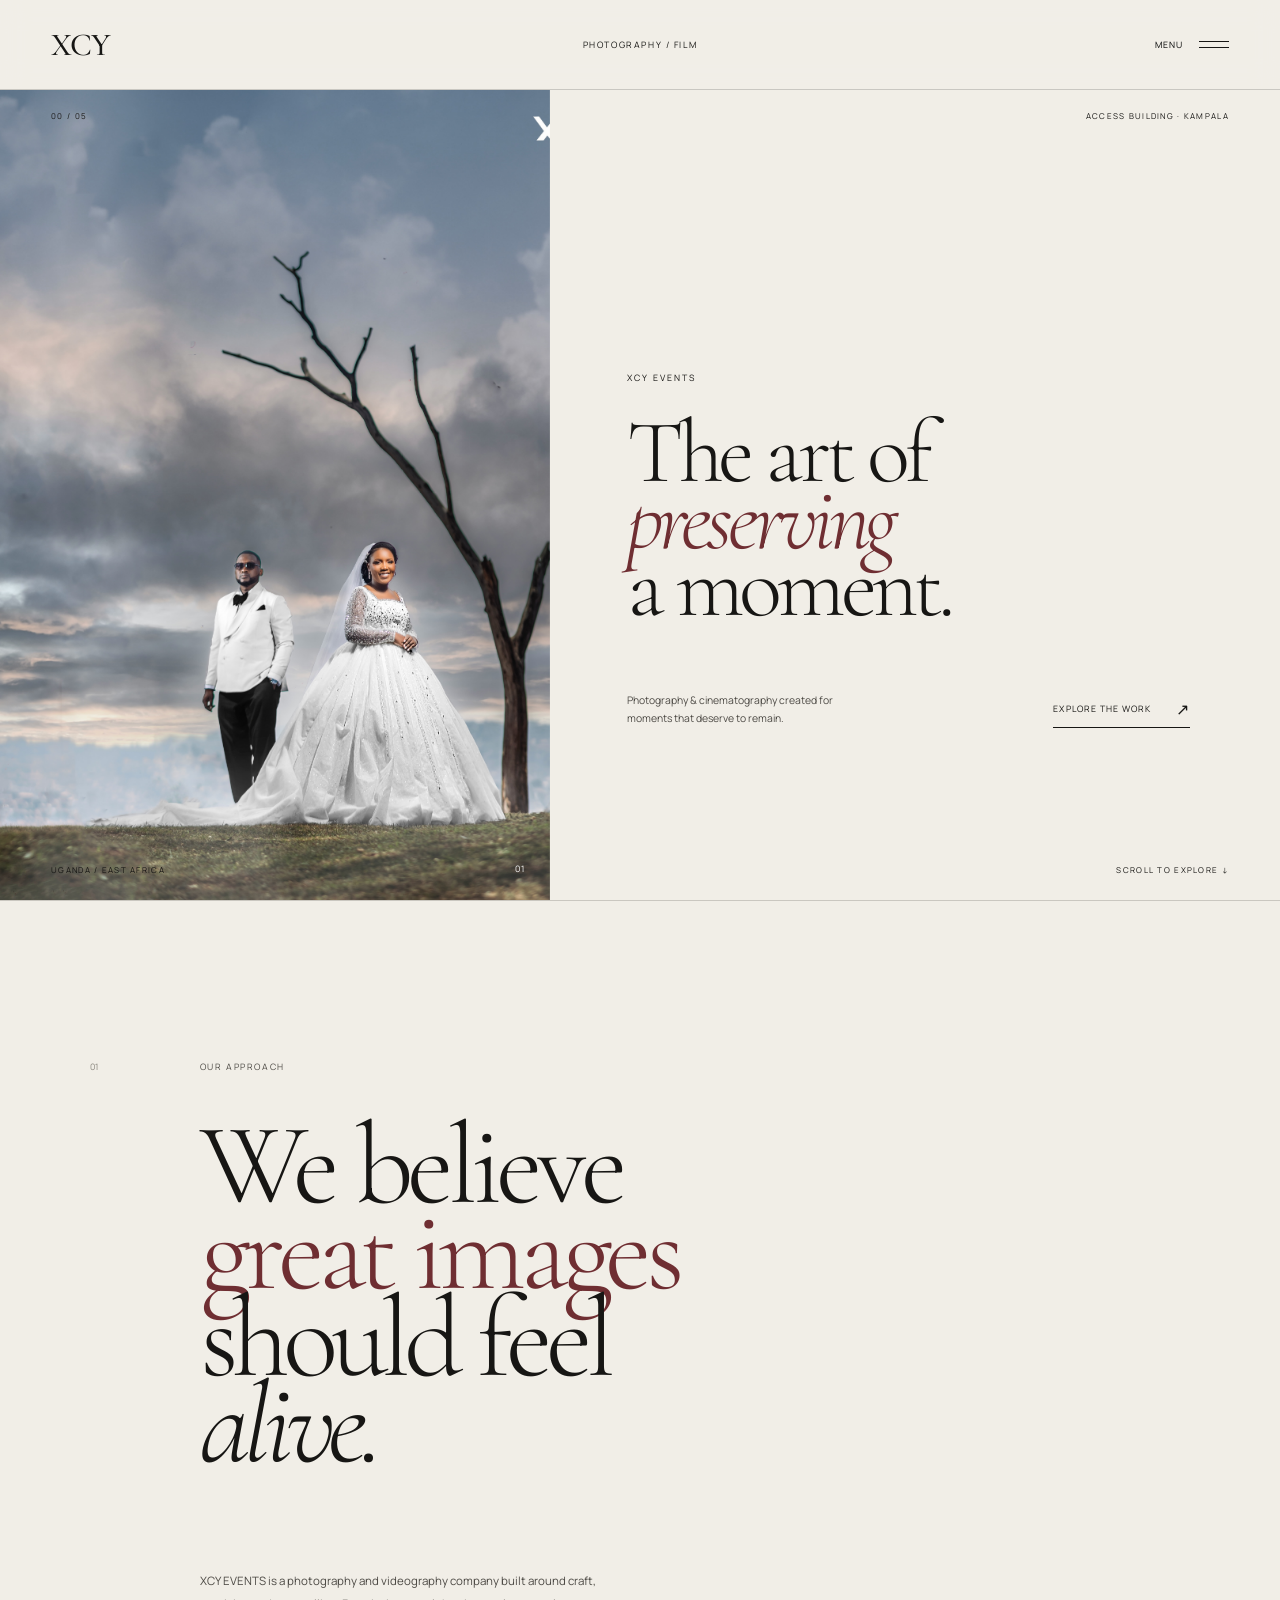
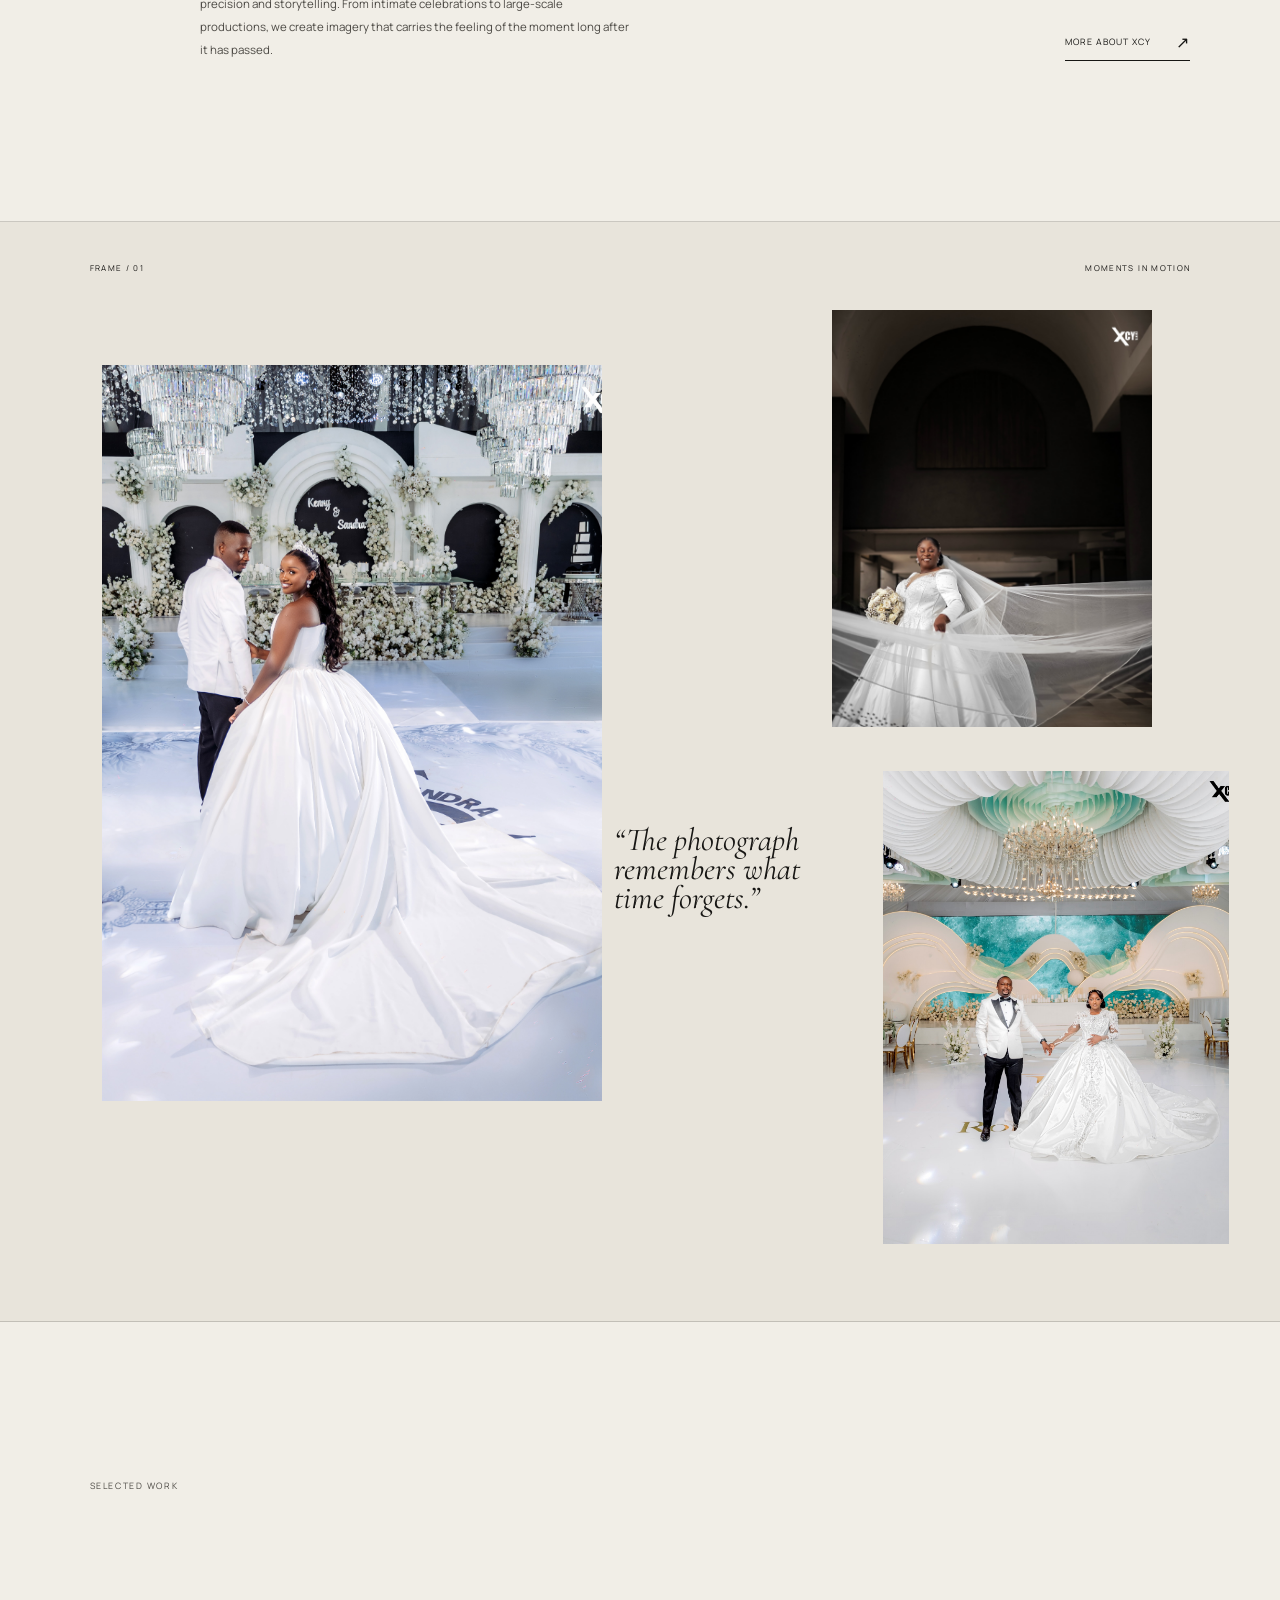
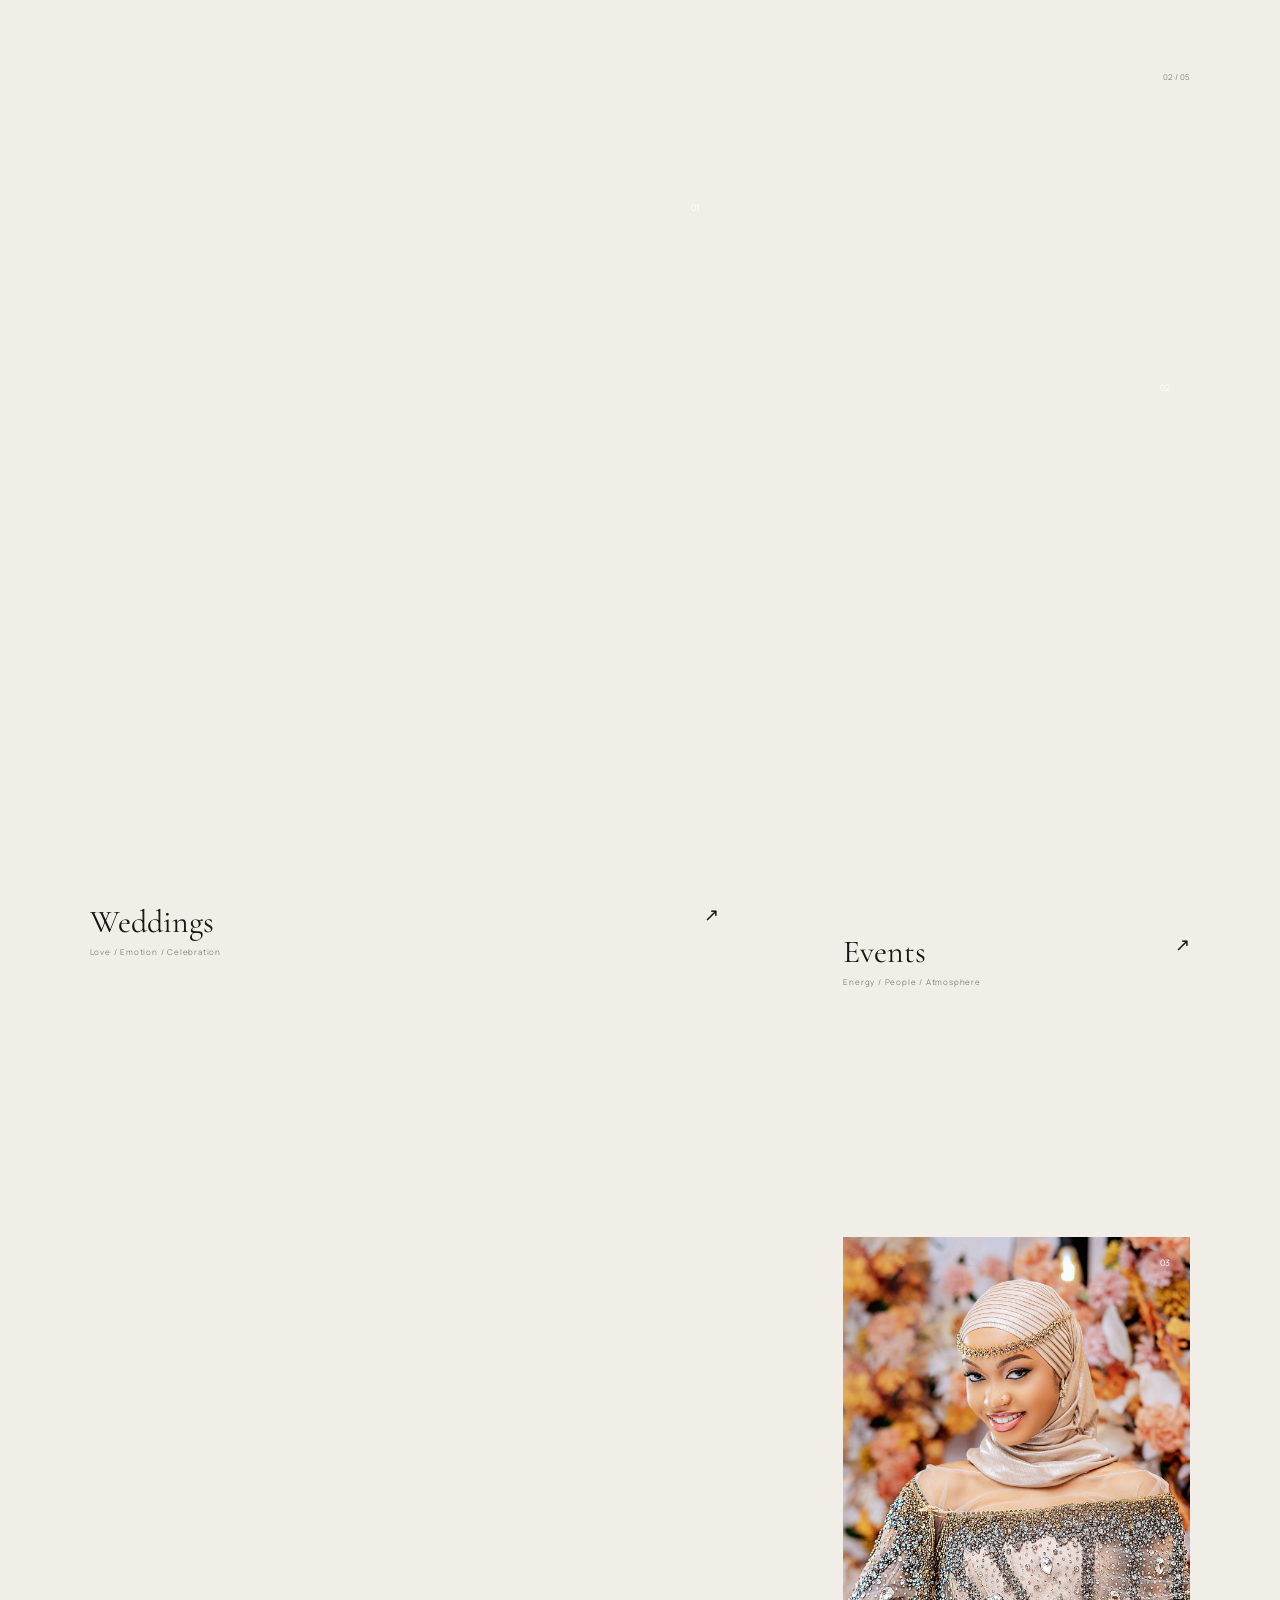
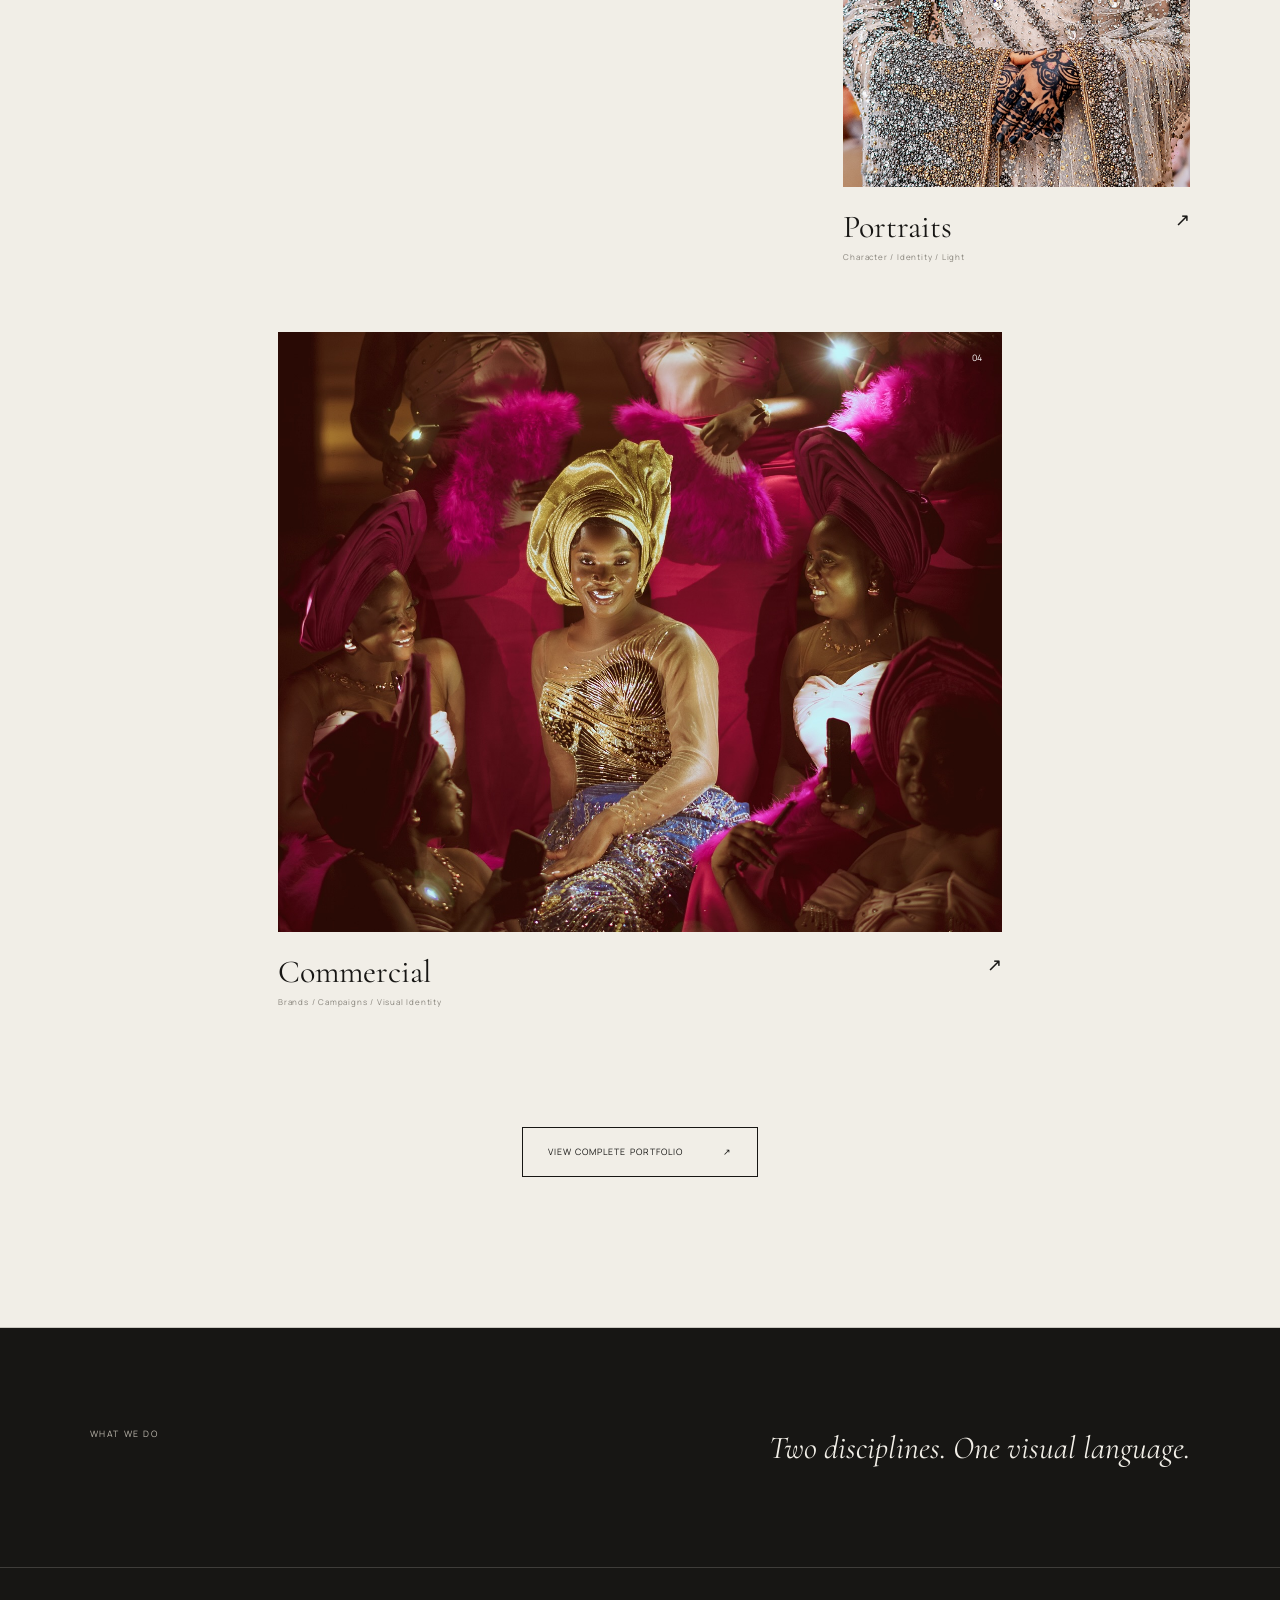
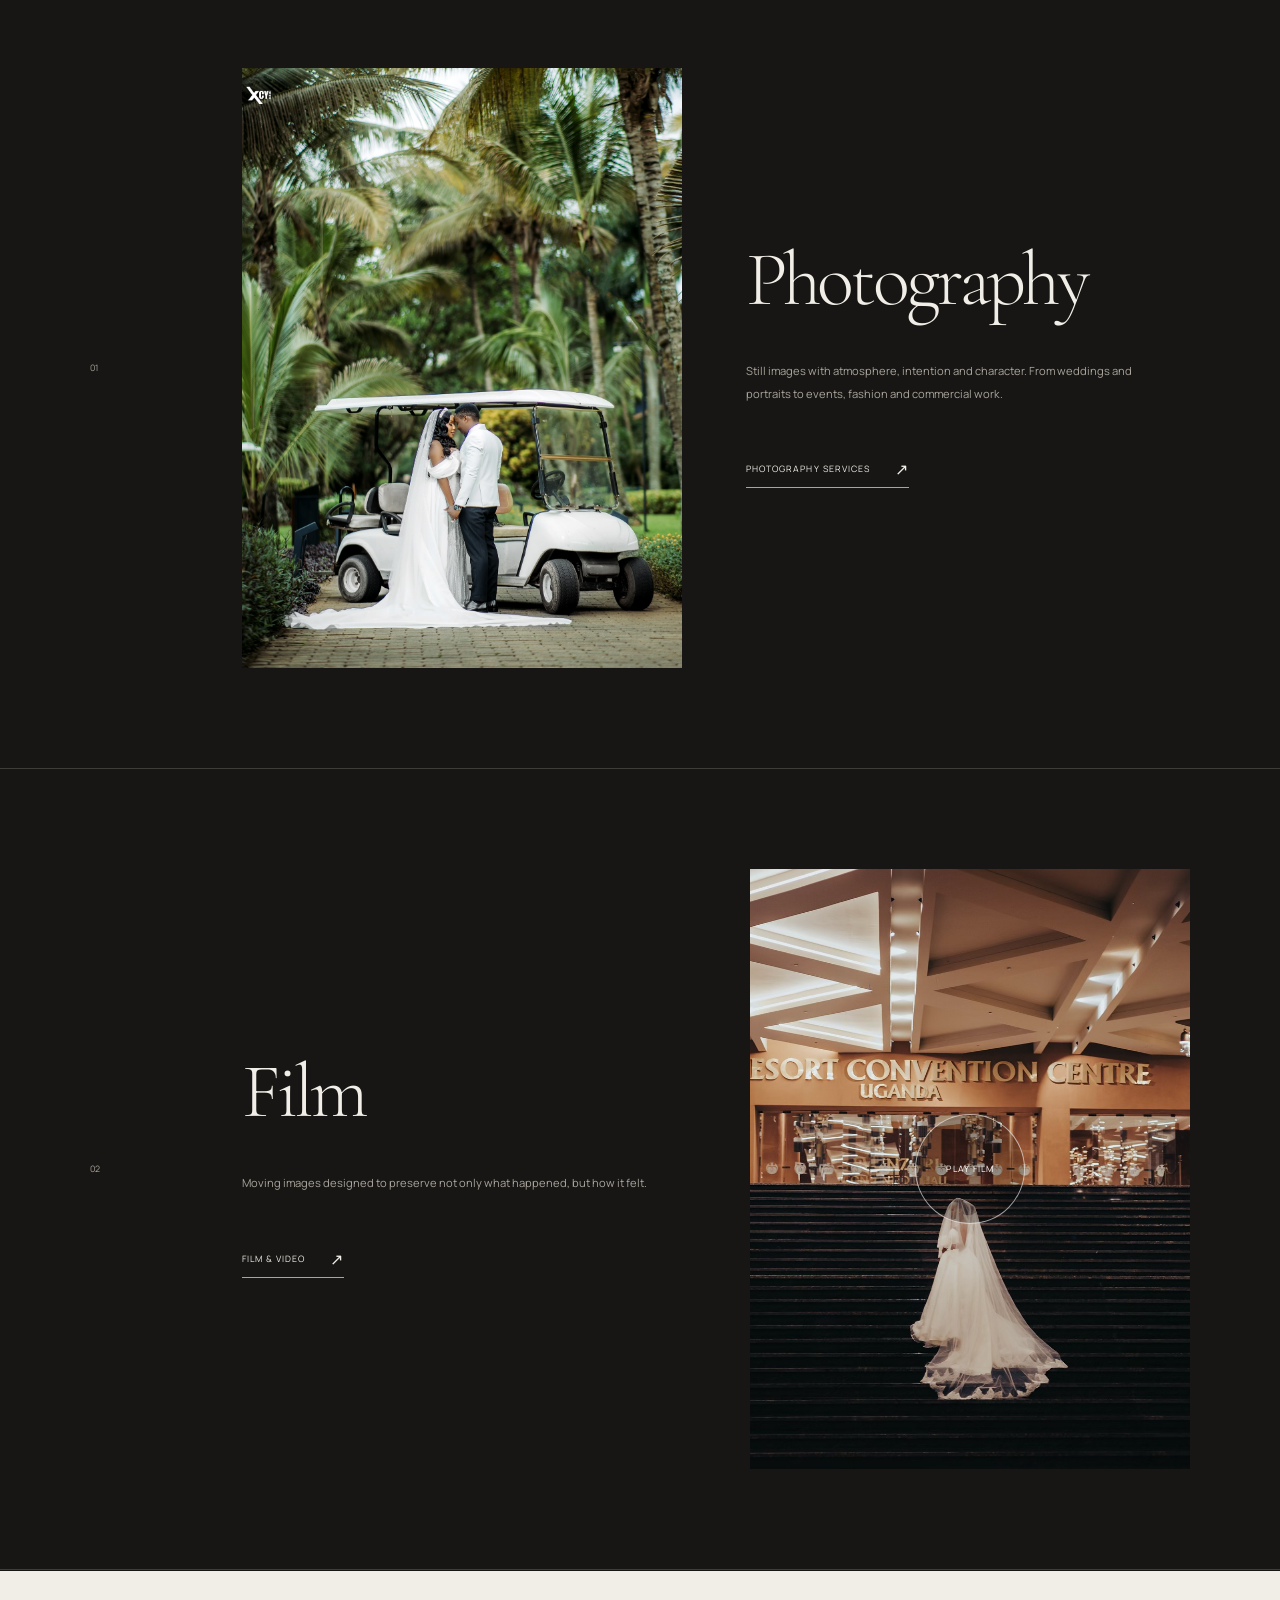
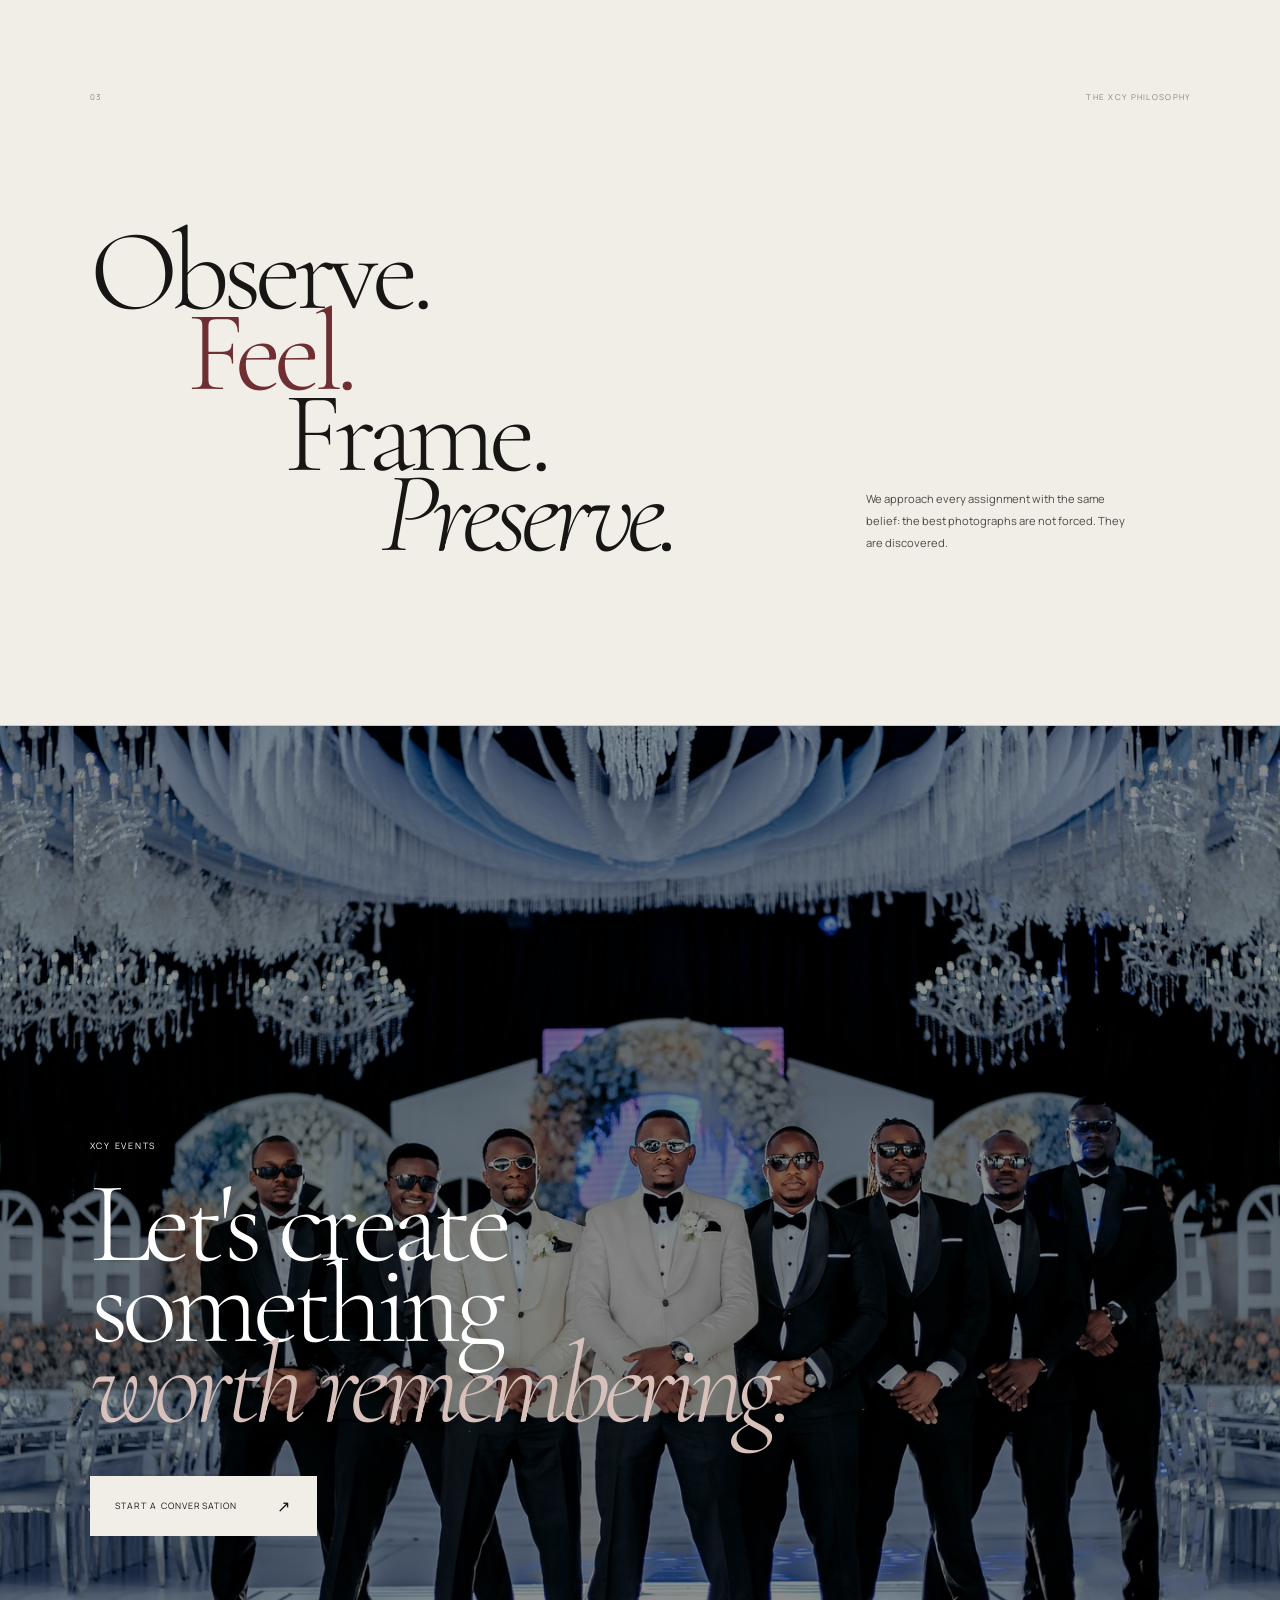
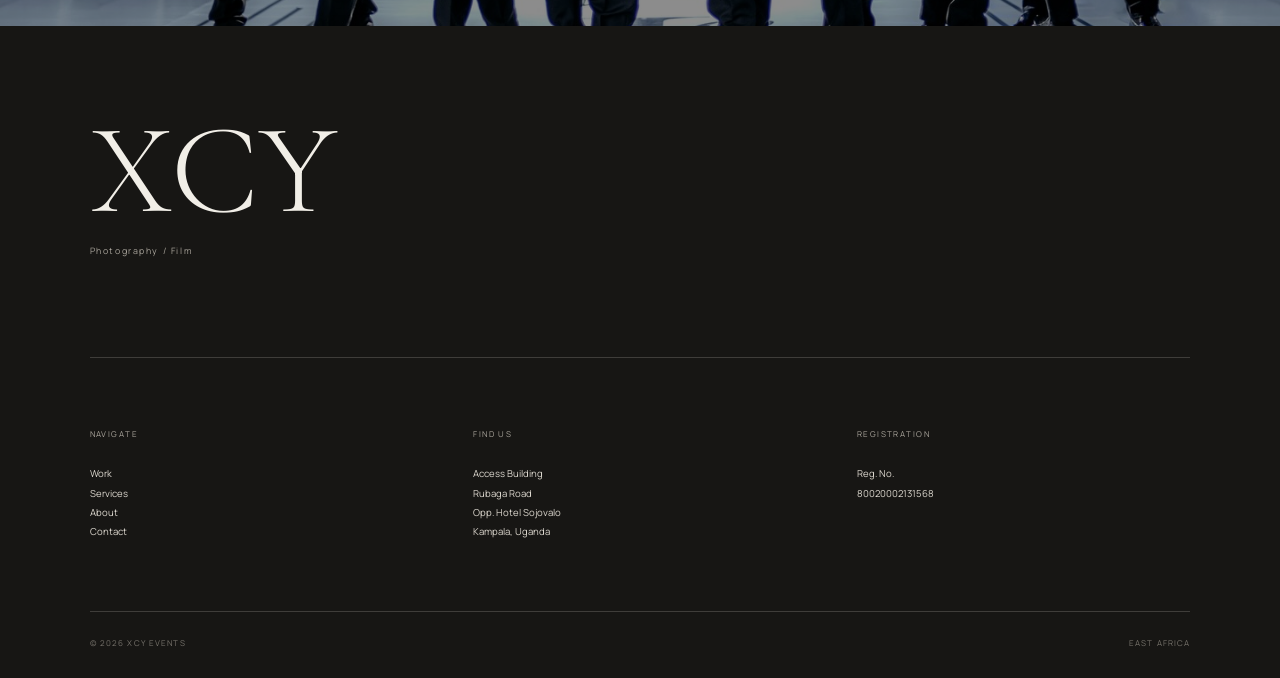
==== index.html @ 9da68d20 "Add files via upload" ====
<!DOCTYPE html>
<html lang="en">
<head>
    <meta charset="UTF-8">

    <meta
        name="viewport"
        content="width=device-width, initial-scale=1.0"
    >

    <title>XCY EVENTS — Photography & Film</title>

    <meta
        name="description"
        content="XCY EVENTS is a premium photography and videography company based in Uganda, serving clients across East Africa."
    >

    <!-- Fonts -->
    <link rel="preconnect" href="https://fonts.googleapis.com">
    <link rel="preconnect" href="https://fonts.gstatic.com" crossorigin>

    <link
        href="https://fonts.googleapis.com/css2?family=Cormorant+Garamond:wght@300;400;500;500&family=Manrope:wght@300;400;500;600&display=swap"
        rel="stylesheet"
    >

    <!-- CSS -->
    <link rel="stylesheet" href="index.css">
</head>


<body>


<!-- =====================================================
     HEADER
====================================================== -->

<header class="header">

    <a href="index.html" class="brand">
        XCY
    </a>


    <div class="header-center">
        PHOTOGRAPHY / FILM
    </div>


    <button class="menu-button" id="menuButton">

        <span>MENU</span>

        <div class="menu-icon">
            <i></i>
            <i></i>
        </div>

    </button>

</header>



<!-- =====================================================
     SIDE MENU
====================================================== -->

<div class="menu-panel" id="menuPanel">

    <div class="menu-panel-inner">

        <div class="menu-top">

            <span>
                XCY EVENTS
            </span>

            <button id="closeMenu">
                CLOSE ×
            </button>

        </div>


        <nav>

            <a href="index.html">
                <small>01</small>
                Home
            </a>

            <a href="work.html">
                <small>02</small>
                Work
            </a>

            <a href="services.html">
                <small>03</small>
                Services
            </a>

            <a href="about.html">
                <small>04</small>
                About
            </a>

            <a href="contact.html">
                <small>05</small>
                Contact
            </a>

        </nav>


        <div class="menu-bottom">

            <span>
                KAMPALA · UGANDA
            </span>

            <span>
                EAST AFRICA
            </span>

        </div>

    </div>

</div>



<main>


<!-- =====================================================
     HERO / OPENING SPREAD
====================================================== -->

<section class="hero">

    <div class="hero-top">

        <span>
            00 / 05
        </span>

        <span>
            ACCESS BUILDING · KAMPALA
        </span>

    </div>


    <div class="hero-image">

        <img
            src="images/xcyhero.jpg"
            alt="XCY Events photography"
        >

        <div class="image-number">
            01
        </div>

    </div>


    <div class="hero-copy">

        <p class="eyebrow">
            XCY EVENTS
        </p>


        <h1>

            The art of
            <br>

            <em>preserving</em>

            <br>

            a moment.

        </h1>


        <div class="hero-info">

            <p>
                Photography & cinematography
                created for moments that
                deserve to remain.
            </p>


            <a href="work.html" class="editorial-link">

                <span>
                    Explore the work
                </span>

                <b>↗</b>

            </a>

        </div>

    </div>


    <div class="hero-bottom">

        <span>
            UGANDA / EAST AFRICA
        </span>

        <span>
            SCROLL TO EXPLORE ↓
        </span>

    </div>

</section>



<!-- =====================================================
     INTRODUCTION
====================================================== -->

<section class="introduction">

    <div class="intro-index">
        01
    </div>


    <div class="intro-main">

        <p class="section-label">
            OUR APPROACH
        </p>


        <h2>

            We believe
            <br>

            <span>great images</span>

            <br>

            should feel
            <br>

            <i>alive.</i>

        </h2>


        <div class="intro-footer">

            <p>

                XCY EVENTS is a photography and
                videography company built around
                craft, precision and storytelling.

                From intimate celebrations to
                large-scale productions, we create
                imagery that carries the feeling
                of the moment long after it has passed.

            </p>


            <a href="about.html" class="editorial-link">

                <span>
                    More about XCY
                </span>

                <b>↗</b>

            </a>

        </div>

    </div>

</section>



<!-- =====================================================
     EDITORIAL IMAGE COMPOSITION
====================================================== -->

<section class="editorial">

    <div class="editorial-caption">

        <span>
            FRAME / 01
        </span>

        <span>
            MOMENTS IN MOTION
        </span>

    </div>


    <div class="editorial-image image-one">

        <img
            src="images/indexgalary1.jpg"
            alt="XCY Events photography"
        >

    </div>


    <div class="editorial-image image-two">

        <img
            src="images/indexgalary2.jpg"
            alt="XCY Events photography"
        >

    </div>


    <div class="editorial-image image-three">

        <img
            src="images/indexgalary3.jpg"
            alt="XCY Events photography"
        >

    </div>


    <div class="editorial-quote">

        <p>
            “The photograph
            remembers what
            time forgets.”
        </p>

    </div>

</section>



<!-- =====================================================
     SELECTED WORK
====================================================== -->

<section class="selected-work">

    <div class="work-heading">

        <div>

            <span class="section-label">
                SELECTED WORK
            </span>

            <h2>
                Stories
                <br>
                <i>worth keeping.</i>
            </h2>

        </div>


        <span class="work-count">
            02 / 05
        </span>

    </div>



    <div class="work-grid">


        <!-- WORK 01 -->

        <article class="work-card work-large">

            <a href="work.html">

                <div class="work-image">

                    <img
                        src="images/selected1.jpg"
                        alt="Wedding photography"
                    >

                    <span class="work-number">
                        01
                    </span>

                </div>


                <div class="work-details">

                    <div>

                        <h3>
                            Weddings
                        </h3>

                        <p>
                            Love / Emotion / Celebration
                        </p>

                    </div>

                    <span>
                        ↗
                    </span>

                </div>

            </a>

        </article>



        <!-- WORK 02 -->

        <article class="work-card work-small">

            <a href="work.html">

                <div class="work-image">

                    <img
                        src="images/selected2.jpg"
                        alt="Event photography"
                    >

                    <span class="work-number">
                        02
                    </span>

                </div>


                <div class="work-details">

                    <div>

                        <h3>
                            Events
                        </h3>

                        <p>
                            Energy / People / Atmosphere
                        </p>

                    </div>

                    <span>
                        ↗
                    </span>

                </div>

            </a>

        </article>



        <!-- WORK 03 -->

        <article class="work-card work-small">

            <a href="work.html">

                <div class="work-image">

                    <img
                        src="images/selected3.jpg"
                        alt="Portrait photography"
                    >

                    <span class="work-number">
                        03
                    </span>

                </div>


                <div class="work-details">

                    <div>

                        <h3>
                            Portraits
                        </h3>

                        <p>
                            Character / Identity / Light
                        </p>

                    </div>

                    <span>
                        ↗
                    </span>

                </div>

            </a>

        </article>



        <!-- WORK 04 -->

        <article class="work-card work-wide">

            <a href="work.html">

                <div class="work-image">

                    <img
                        src="images/selected4.jpg"
                        alt="Commercial photography"
                    >

                    <span class="work-number">
                        04
                    </span>

                </div>


                <div class="work-details">

                    <div>

                        <h3>
                            Commercial
                        </h3>

                        <p>
                            Brands / Campaigns / Visual Identity
                        </p>

                    </div>

                    <span>
                        ↗
                    </span>

                </div>

            </a>

        </article>

    </div>



    <div class="work-footer">

        <a href="work.html" class="outline-button">

            View complete portfolio

            <span>↗</span>

        </a>

    </div>

</section>



<!-- =====================================================
     PHOTOGRAPHY / FILM
====================================================== -->

<section class="disciplines">

    <div class="discipline-intro">

        <span class="section-label">
            WHAT WE DO
        </span>

        <p>
            Two disciplines.
            One visual language.
        </p>

    </div>


    <div class="discipline photography">

        <div class="discipline-number">
            01
        </div>


        <div class="discipline-image">

            <img
                src="images/indexphotography.jpg"
                alt="XCY photography"
            >

        </div>


        <div class="discipline-content">

            <h2>
                Photography
            </h2>

            <p>

                Still images with atmosphere,
                intention and character.

                From weddings and portraits to
                events, fashion and commercial work.

            </p>


            <a href="services.html" class="editorial-link">

                <span>
                    Photography services
                </span>

                <b>↗</b>

            </a>

        </div>

    </div>



    <div class="discipline film">

        <div class="discipline-number">
            02
        </div>


        <div class="discipline-content">

            <h2>
                Film
            </h2>

            <p>

                Moving images designed to
                preserve not only what happened,
                but how it felt.

            </p>


            <a href="services.html" class="editorial-link">

                <span>
                    Film & video
                </span>

                <b>↗</b>

            </a>

        </div>


        <div class="discipline-image">

            <img
                src="images/indexvideography.jpg"
                alt="XCY cinematography"
            >

            <button
                class="play-button"
                id="playButton"
            >
                PLAY FILM
            </button>

        </div>

    </div>

</section>



<!-- =====================================================
     PHILOSOPHY
====================================================== -->

<section class="philosophy">

    <div class="philosophy-top">

        <span>
            03
        </span>

        <span>
            THE XCY PHILOSOPHY
        </span>

    </div>


    <div class="philosophy-content">

        <h2>

            <span>Observe.</span>

            <span>Feel.</span>

            <span>Frame.</span>

            <span>Preserve.</span>

        </h2>


        <p>

            We approach every assignment with
            the same belief: the best photographs
            are not forced.

            They are discovered.

        </p>

    </div>

</section>



<!-- =====================================================
     FINAL IMAGE
====================================================== -->

<section class="final-image">

    <img
        src="images/indexcontact.jpg"
        alt="XCY Events photography"
    >


    <div class="final-overlay"></div>


    <div class="final-content">

        <span>
            XCY EVENTS
        </span>

        <h2>

            Let's create
            <br>

            something
            <br>

            <i>worth remembering.</i>

        </h2>


        <a href="contact.html" class="light-button">

            Start a conversation

            <span>↗</span>

        </a>

    </div>

</section>



</main>



<!-- =====================================================
     FOOTER
====================================================== -->

<footer class="footer">

    <div class="footer-brand">

        <h2>
            XCY
        </h2>

        <p>
            Photography / Film
        </p>

    </div>


    <div class="footer-columns">

        <div>

            <span>
                NAVIGATE
            </span>

            <a href="work.html">
                Work
            </a>

            <a href="services.html">
                Services
            </a>

            <a href="about.html">
                About
            </a>

            <a href="contact.html">
                Contact
            </a>

        </div>


        <div>

            <span>
                FIND US
            </span>

            <p>
                Access Building
                <br>
                Rubaga Road
                <br>
                Opp. Hotel Sojovalo
                <br>
                Kampala, Uganda
            </p>

        </div>


        <div>

            <span>
                REGISTRATION
            </span>

            <p>
                Reg. No.
                <br>
                80020002131568
            </p>

        </div>

    </div>


    <div class="footer-bottom">

        <span>
            © 2026 XCY EVENTS
        </span>

        <span>
            EAST AFRICA
        </span>

    </div>

</footer>



<!-- =====================================================
     VIDEO MODAL
====================================================== -->

<div class="video-modal" id="videoModal">

    <button id="closeVideo">
        CLOSE ×
    </button>


    <video
        controls
        playsinline
        id="showreel"
    >

        <source
            src="videos/showreel.mp4"
            type="video/mp4"
        >

    </video>

</div>



<script src="index.js"></script>

</body>
</html>
---- index.css ----
/* =========================================================
   XCY EVENTS
   EDITORIAL LUXURY DESIGN
========================================================= */


:root {

    --paper: #f1eee7;
    --paper-dark: #e8e4db;

    --ink: #171614;
    --soft-ink: #4d4a45;

    --muted: #88847c;

    --line: rgba(23,22,20,.18);

    --accent: #6f2e32;

    --serif: "Cormorant Garamond", serif;
    --sans: "Manrope", sans-serif;

    --ease: cubic-bezier(.22,1,.36,1);

}


/* =========================================================
   RESET
========================================================= */

* {
    margin: 0;
    padding: 0;
    box-sizing: border-box;
}

html {
    scroll-behavior: smooth;
}

body {

    background: var(--paper);

    color: var(--ink);

    font-family: var(--sans);

    overflow-x: hidden;

}

img {

    width: 100%;
    height: 100%;

    display: block;

    object-fit: cover;

}

a {

    color: inherit;

    text-decoration: none;

}

button {

    font-family: inherit;

}


/* =========================================================
   HEADER
========================================================= */

.header {

    position: fixed;

    top: 0;
    left: 0;

    width: 100%;

    height: 90px;

    padding: 0 4vw;

    display: grid;

    grid-template-columns: 1fr 1fr 1fr;

    align-items: center;

    border-bottom: 1px solid var(--line);

    background: rgba(241,238,231,.88);

    backdrop-filter: blur(14px);

    z-index: 1000;

}

.brand {

    font-family: var(--serif);

    font-size: 2rem;

    font-weight: 500;

    letter-spacing: -.04em;

}

.header-center {

    text-align: center;

    font-size: .55rem;

    letter-spacing: .18em;

}

.menu-button {

    justify-self: end;

    display: flex;

    align-items: center;

    gap: 15px;

    border: 0;

    background: transparent;

    cursor: pointer;

    font-size: .55rem;

    letter-spacing: .15em;

}

.menu-icon {

    width: 30px;

    display: flex;

    flex-direction: column;

    gap: 5px;

}

.menu-icon i {

    display: block;

    width: 100%;

    height: 1px;

    background: var(--ink);

}


/* =========================================================
   MENU PANEL
========================================================= */

.menu-panel {

    position: fixed;

    inset: 0;

    background: var(--ink);

    color: var(--paper);

    z-index: 2000;

    transform: translateY(-100%);

    transition: transform .8s var(--ease);

}

.menu-panel.open {

    transform: translateY(0);

}

.menu-panel-inner {

    height: 100%;

    padding: 35px 5vw;

    display: flex;

    flex-direction: column;

}

.menu-top {

    display: flex;

    justify-content: space-between;

    font-size: .55rem;

    letter-spacing: .18em;

}

.menu-top button {

    border: 0;

    background: none;

    color: var(--paper);

    cursor: pointer;

    font-size: .55rem;

    letter-spacing: .15em;

}

.menu-panel nav {

    margin-top: auto;

    margin-bottom: auto;

    display: flex;

    flex-direction: column;

}

.menu-panel nav a {

    display: flex;

    align-items: baseline;

    gap: 25px;

    width: max-content;

    font-family: var(--serif);

    font-size: clamp(4rem,8vw,8rem);

    line-height: .82;

    font-weight: 300;

    transition: color .3s ease;

}

.menu-panel nav a:hover {

    color: #b9a9a0;

}

.menu-panel nav small {

    font-family: var(--sans);

    font-size: .55rem;

    color: #a69f95;

}

.menu-bottom {

    display: flex;

    justify-content: space-between;

    font-size: .5rem;

    letter-spacing: .18em;

    color: #a69f95;

}


/* =========================================================
   GENERAL
========================================================= */

.hero,
.introduction,
.editorial,
.selected-work,
.disciplines,
.philosophy {

    border-bottom: 1px solid var(--line);

}

.section-label {

    font-size: .55rem;

    letter-spacing: .18em;

    text-transform: uppercase;

    color: var(--soft-ink);

}


/* =========================================================
   HERO
========================================================= */

.hero {

    position: relative;

    min-height: 100svh;

    padding-top: 90px;

    display: grid;

    grid-template-columns: 43% 57%;

    overflow: hidden;

}

.hero-top {

    position: absolute;

    top: 110px;

    left: 4vw;

    right: 4vw;

    display: flex;

    justify-content: space-between;

    font-size: .5rem;

    letter-spacing: .16em;

    z-index: 3;

}

.hero-image {

    position: relative;

    height: calc(100svh - 90px);

    min-height: 650px;

    overflow: hidden;

}

.hero-image img {

    transform: scale(1.08);

    animation: heroImage 2s var(--ease) forwards;

}

@keyframes heroImage {

    to {

        transform: scale(1);

    }

}

.image-number {

    position: absolute;

    right: 25px;

    bottom: 25px;

    color: white;

    font-size: .55rem;

    letter-spacing: .15em;

}

.hero-copy {

    padding:

        190px
        7vw
        80px
        6vw;

    display: flex;

    flex-direction: column;

    justify-content: center;

}

.eyebrow {

    font-size: .55rem;

    letter-spacing: .22em;

    margin-bottom: 35px;

}

.hero h1 {

    font-family: var(--serif);

    font-size: clamp(4.5rem,7vw,8rem);

    font-weight: 300;

    line-height: .75;

    letter-spacing: -.055em;

}

.hero h1 em {

    color: var(--accent);

    font-style: italic;

}

.hero-info {

    margin-top: 70px;

    display: flex;

    justify-content: space-between;

    align-items: flex-end;

    gap: 30px;

}

.hero-info p {

    max-width: 230px;

    color: var(--soft-ink);

    font-size: .65rem;

    line-height: 1.8;

}

.editorial-link {

    display: inline-flex;

    align-items: center;

    gap: 25px;

    padding-bottom: 7px;

    border-bottom: 1px solid var(--ink);

    font-size: .55rem;

    letter-spacing: .12em;

    text-transform: uppercase;

    white-space: nowrap;

}

.editorial-link b {

    font-size: 1rem;

    font-weight: 400;

}

.hero-bottom {

    position: absolute;

    left: 4vw;

    right: 4vw;

    bottom: 25px;

    display: flex;

    justify-content: space-between;

    font-size: .5rem;

    letter-spacing: .16em;

    z-index: 3;

}

@media(max-width:900px) {

    .header {

        grid-template-columns: 1fr 1fr;

    }

    .header-center {

        display: none;

    }

    .hero {

        display: flex;

        flex-direction: column;

    }

    .hero-image {

        height: 58vh;

        min-height: 500px;

    }

    .hero-copy {

        padding: 70px 7vw 100px;

    }

    .hero h1 {

        font-size: clamp(4rem,15vw,7rem);

    }

    .hero-info {

        margin-top: 45px;

    }

}


/* =========================================================
   INTRODUCTION
========================================================= */

.introduction {

    display: grid;

    grid-template-columns: 10% 90%;

    padding: 160px 7vw;

}

.intro-index {

    font-size: .55rem;

    color: var(--muted);

}

.intro-main {

    max-width: 1200px;

}

.intro-main h2 {

    margin-top: 50px;

    font-family: var(--serif);

    font-size: clamp(5rem,9vw,10rem);

    line-height: .75;

    font-weight: 300;

    letter-spacing: -.055em;

}

.intro-main h2 span {

    color: var(--accent);

}

.intro-main h2 i {

    font-style: italic;

}

.intro-footer {

    margin-top: 100px;

    display: flex;

    justify-content: space-between;

    align-items: flex-end;

}

.intro-footer p {

    max-width: 430px;

    font-size: .72rem;

    line-height: 2;

    color: var(--soft-ink);

}

@media(max-width:800px) {

    .introduction {

        grid-template-columns: 1fr;

        padding: 110px 7vw;

    }

    .intro-index {

        margin-bottom: 50px;

    }

    .intro-main h2 {

        font-size: clamp(4.5rem,17vw,7rem);

    }

    .intro-footer {

        flex-direction: column;

        align-items: flex-start;

        gap: 45px;

        margin-top: 70px;

    }

}


/* =========================================================
   EDITORIAL
========================================================= */

.editorial {

    position: relative;

    height: 1100px;

    background: var(--paper-dark);

    overflow: hidden;

}

.editorial-caption {

    position: absolute;

    top: 40px;

    left: 7vw;

    right: 7vw;

    display: flex;

    justify-content: space-between;

    font-size: .5rem;

    letter-spacing: .17em;

    z-index: 4;

}

.editorial-image {

    position: absolute;

    overflow: hidden;

}

.editorial-image img {

    transition: transform 1.4s var(--ease);

}

.editorial-image:hover img {

    transform: scale(1.04);

}

.image-one {

    width: 39%;

    height: 67%;

    left: 8%;

    top: 13%;

}

.image-two {

    width: 25%;

    height: 38%;

    right: 10%;

    top: 8%;

}

.image-three {

    width: 27%;

    height: 43%;

    right: 4%;

    bottom: 7%;

}

.editorial-quote {

    position: absolute;

    left: 48%;

    top: 55%;

    width: 230px;

    z-index: 5;

}

.editorial-quote p {

    font-family: var(--serif);

    font-size: 2rem;

    line-height: .9;

    font-style: italic;

}

@media(max-width:700px) {

    .editorial {

        height: 850px;

    }

    .image-one {

        width: 60%;

        height: 55%;

        left: 5%;

        top: 15%;

    }

    .image-two {

        width: 43%;

        height: 28%;

        right: 3%;

        top: 5%;

    }

    .image-three {

        width: 45%;

        height: 32%;

        right: 0;

        bottom: 7%;

    }

    .editorial-quote {

        left: 42%;

        top: 57%;

    }

}


/* =========================================================
   SELECTED WORK
========================================================= */

.selected-work {

    padding: 150px 7vw;

}

.work-heading {

    display: flex;

    justify-content: space-between;

    align-items: flex-end;

    margin-bottom: 100px;

}

.work-heading h2 {

    margin-top: 35px;

    font-family: var(--serif);

    font-size: clamp(5rem,8vw,9rem);

    font-weight: 300;

    line-height: .75;

    letter-spacing: -.05em;

}

.work-heading h2 i {

    color: var(--accent);

    font-style: italic;

}

.work-count {

    font-size: .5rem;

    color: var(--muted);

}

.work-grid {

    display: grid;

    grid-template-columns: repeat(12,1fr);

    gap: 70px 30px;

}

.work-card a {

    display: block;

}

.work-large {

    grid-column: 1 / 8;

}

.work-small {

    grid-column: 9 / 13;

    margin-top: 180px;

}

.work-wide {

    grid-column: 3 / 11;

}

.work-image {

    position: relative;

    overflow: hidden;

}

.work-large .work-image {

    height: 700px;

}

.work-small .work-image {

    height: 550px;

}

.work-wide .work-image {

    height: 600px;

}

.work-image img {

    transition: transform 1.2s var(--ease);

}

.work-card:hover img {

    transform: scale(1.04);

}

.work-number {

    position: absolute;

    right: 20px;

    top: 20px;

    color: white;

    font-size: .55rem;

}

.work-details {

    display: flex;

    justify-content: space-between;

    align-items: flex-start;

    padding-top: 20px;

}

.work-details h3 {

    font-family: var(--serif);

    font-size: 2rem;

    font-weight: 400;

}

.work-details p {

    margin-top: 5px;

    font-size: .5rem;

    letter-spacing: .1em;

    color: var(--muted);

}

.work-details > span {

    font-size: 1.1rem;

}

.work-footer {

    display: flex;

    justify-content: center;

    margin-top: 120px;

}

.outline-button {

    border: 1px solid var(--ink);

    padding: 18px 25px;

    display: inline-flex;

    gap: 40px;

    font-size: .55rem;

    letter-spacing: .12em;

    text-transform: uppercase;

}

@media(max-width:800px) {

    .selected-work {

        padding: 110px 7vw;

    }

    .work-heading {

        margin-bottom: 70px;

    }

    .work-heading h2 {

        font-size: clamp(4rem,15vw,7rem);

    }

    .work-grid {

        display: block;

    }

    .work-card {

        margin: 0 0 70px;

    }

    .work-large .work-image,
    .work-small .work-image,
    .work-wide .work-image {

        height: 500px;

    }

}


/* =========================================================
   DISCIPLINES
========================================================= */

.disciplines {

    background: var(--ink);

    color: var(--paper);

}

.discipline-intro {

    padding: 100px 7vw;

    display: flex;

    justify-content: space-between;

    border-bottom: 1px solid rgba(241,238,231,.18);

}

.discipline-intro .section-label {

    color: #bdb8ae;

}

.discipline-intro p {

    font-family: var(--serif);

    font-size: 2rem;

    font-style: italic;

}

.discipline {

    min-height: 700px;

    display: grid;

    grid-template-columns: 8% 40% 1fr;

    gap: 5vw;

    padding: 100px 7vw;

    align-items: center;

    border-bottom: 1px solid rgba(241,238,231,.18);

}

.discipline-number {

    font-size: .55rem;

    color: #aaa59c;

}

.discipline-image {

    position: relative;

    height: 600px;

}

.discipline-content {

    max-width: 430px;

}

.discipline-content h2 {

    font-family: var(--serif);

    font-size: clamp(4rem,6vw,7rem);

    font-weight: 300;

    line-height: .8;

    letter-spacing: -.05em;

}

.discipline-content p {

    margin: 50px 0;

    color: #aaa59c;

    font-size: .7rem;

    line-height: 2;

}

.discipline .editorial-link {

    color: var(--paper);

    border-color: #aaa59c;

}

.film {

    grid-template-columns: 8% 1fr 40%;

}

.film .discipline-image {

    order: 3;

}

.play-button {

    position: absolute;

    left: 50%;

    top: 50%;

    transform: translate(-50%,-50%);

    width: 110px;

    height: 110px;

    border-radius: 50%;

    border: 1px solid rgba(255,255,255,.6);

    background: rgba(0,0,0,.2);

    color: white;

    font-size: .55rem;

    letter-spacing: .12em;

    cursor: pointer;

}

@media(max-width:800px) {

    .discipline,
    .film {

        display: flex;

        flex-direction: column;

        align-items: stretch;

    }

    .discipline-image {

        order: initial;

        height: 500px;

    }

    .film .discipline-image {

        order: initial;

    }

    .discipline-content {

        max-width: none;

    }

}


/* =========================================================
   PHILOSOPHY
========================================================= */

.philosophy {

    padding: 120px 7vw 170px;

}

.philosophy-top {

    display: flex;

    justify-content: space-between;

    font-size: .5rem;

    letter-spacing: .16em;

    color: var(--muted);

}

.philosophy-content {

    margin-top: 130px;

    display: grid;

    grid-template-columns: 2fr 1fr;

    gap: 10vw;

    align-items: end;

}

.philosophy-content h2 {

    font-family: var(--serif);

    font-size: clamp(5rem,9vw,10rem);

    font-weight: 300;

    line-height: .7;

    letter-spacing: -.06em;

}

.philosophy-content h2 span {

    display: block;

}

.philosophy-content h2 span:nth-child(2) {

    margin-left: 15%;

    color: var(--accent);

}

.philosophy-content h2 span:nth-child(3) {

    margin-left: 30%;

}

.philosophy-content h2 span:nth-child(4) {

    margin-left: 45%;

    font-style: italic;

}

.philosophy-content p {

    font-size: .7rem;

    line-height: 2;

    color: var(--soft-ink);

    max-width: 260px;

}

@media(max-width:800px) {

    .philosophy-content {

        display: block;

        margin-top: 90px;

    }

    .philosophy-content h2 {

        font-size: clamp(4rem,16vw,7rem);

    }

    .philosophy-content h2 span:nth-child(2) {

        margin-left: 5%;

    }

    .philosophy-content h2 span:nth-child(3) {

        margin-left: 10%;

    }

    .philosophy-content h2 span:nth-child(4) {

        margin-left: 15%;

    }

    .philosophy-content p {

        margin-top: 80px;

    }

}


/* =========================================================
   FINAL IMAGE
========================================================= */

.final-image {

    height: 100svh;

    min-height: 650px;

    position: relative;

    overflow: hidden;

    color: white;

}

.final-image > img {

    transition: transform 2s var(--ease);

}

.final-image:hover > img {

    transform: scale(1.03);

}

.final-overlay {

    position: absolute;

    inset: 0;

    background: rgba(0,0,0,.45);

}

.final-content {

    position: absolute;

    left: 7vw;

    bottom: 10%;

}

.final-content > span {

    font-size: .55rem;

    letter-spacing: .2em;

}

.final-content h2 {

    margin: 30px 0 50px;

    font-family: var(--serif);

    font-size: clamp(5rem,9vw,10rem);

    font-weight: 300;

    line-height: .7;

    letter-spacing: -.055em;

}

.final-content h2 i {

    color: #d7c1ba;

}

.light-button {

    display: inline-flex;

    align-items: center;

    gap: 40px;

    background: var(--paper);

    color: var(--ink);

    padding: 19px 25px;

    font-size: .55rem;

    letter-spacing: .13em;

    text-transform: uppercase;

}

.light-button span {

    font-size: 1rem;

}


/* =========================================================
   FOOTER
========================================================= */

.footer {

    padding: 100px 7vw 30px;

    background: var(--ink);

    color: var(--paper);

}

.footer-brand {

    padding-bottom: 100px;

    border-bottom: 1px solid rgba(241,238,231,.18);

}

.footer-brand h2 {

    font-family: var(--serif);

    font-size: 8rem;

    font-weight: 300;

    line-height: .7;

}

.footer-brand p {

    margin-top: 30px;

    color: #aaa59c;

    font-size: .55rem;

    letter-spacing: .18em;

}

.footer-columns {

    display: grid;

    grid-template-columns: 1fr 1fr 1fr;

    gap: 50px;

    padding: 70px 0;

    border-bottom: 1px solid rgba(241,238,231,.18);

}

.footer-columns div {

    display: flex;

    flex-direction: column;

    align-items: flex-start;

}

.footer-columns span {

    color: #aaa59c;

    font-size: .5rem;

    letter-spacing: .18em;

    margin-bottom: 25px;

}

.footer-columns a,
.footer-columns p {

    font-size: .6rem;

    line-height: 2;

    color: #ddd8cf;

}

.footer-bottom {

    padding-top: 25px;

    display: flex;

    justify-content: space-between;

    font-size: .5rem;

    letter-spacing: .14em;

    color: #77736c;

}

@media(max-width:700px) {

    .footer-brand h2 {

        font-size: 6rem;

    }

    .footer-columns {

        grid-template-columns: 1fr 1fr;

    }

    .footer-bottom {

        flex-direction: column;

        gap: 15px;

    }

}


/* =========================================================
   VIDEO MODAL
========================================================= */

.video-modal {

    position: fixed;

    inset: 0;

    z-index: 5000;

    background: rgba(0,0,0,.96);

    display: flex;

    align-items: center;

    justify-content: center;

    padding: 5vw;

    opacity: 0;

    visibility: hidden;

    transition:

        opacity .5s ease,
        visibility .5s;

}

.video-modal.open {

    opacity: 1;

    visibility: visible;

}

.video-modal video {

    width: min(1200px,90vw);

    max-height: 85vh;

}

.video-modal button {

    position: absolute;

    top: 30px;

    right: 35px;

    border: 0;

    background: none;

    color: white;

    font-size: .6rem;

    letter-spacing: .15em;

    cursor: pointer;

}
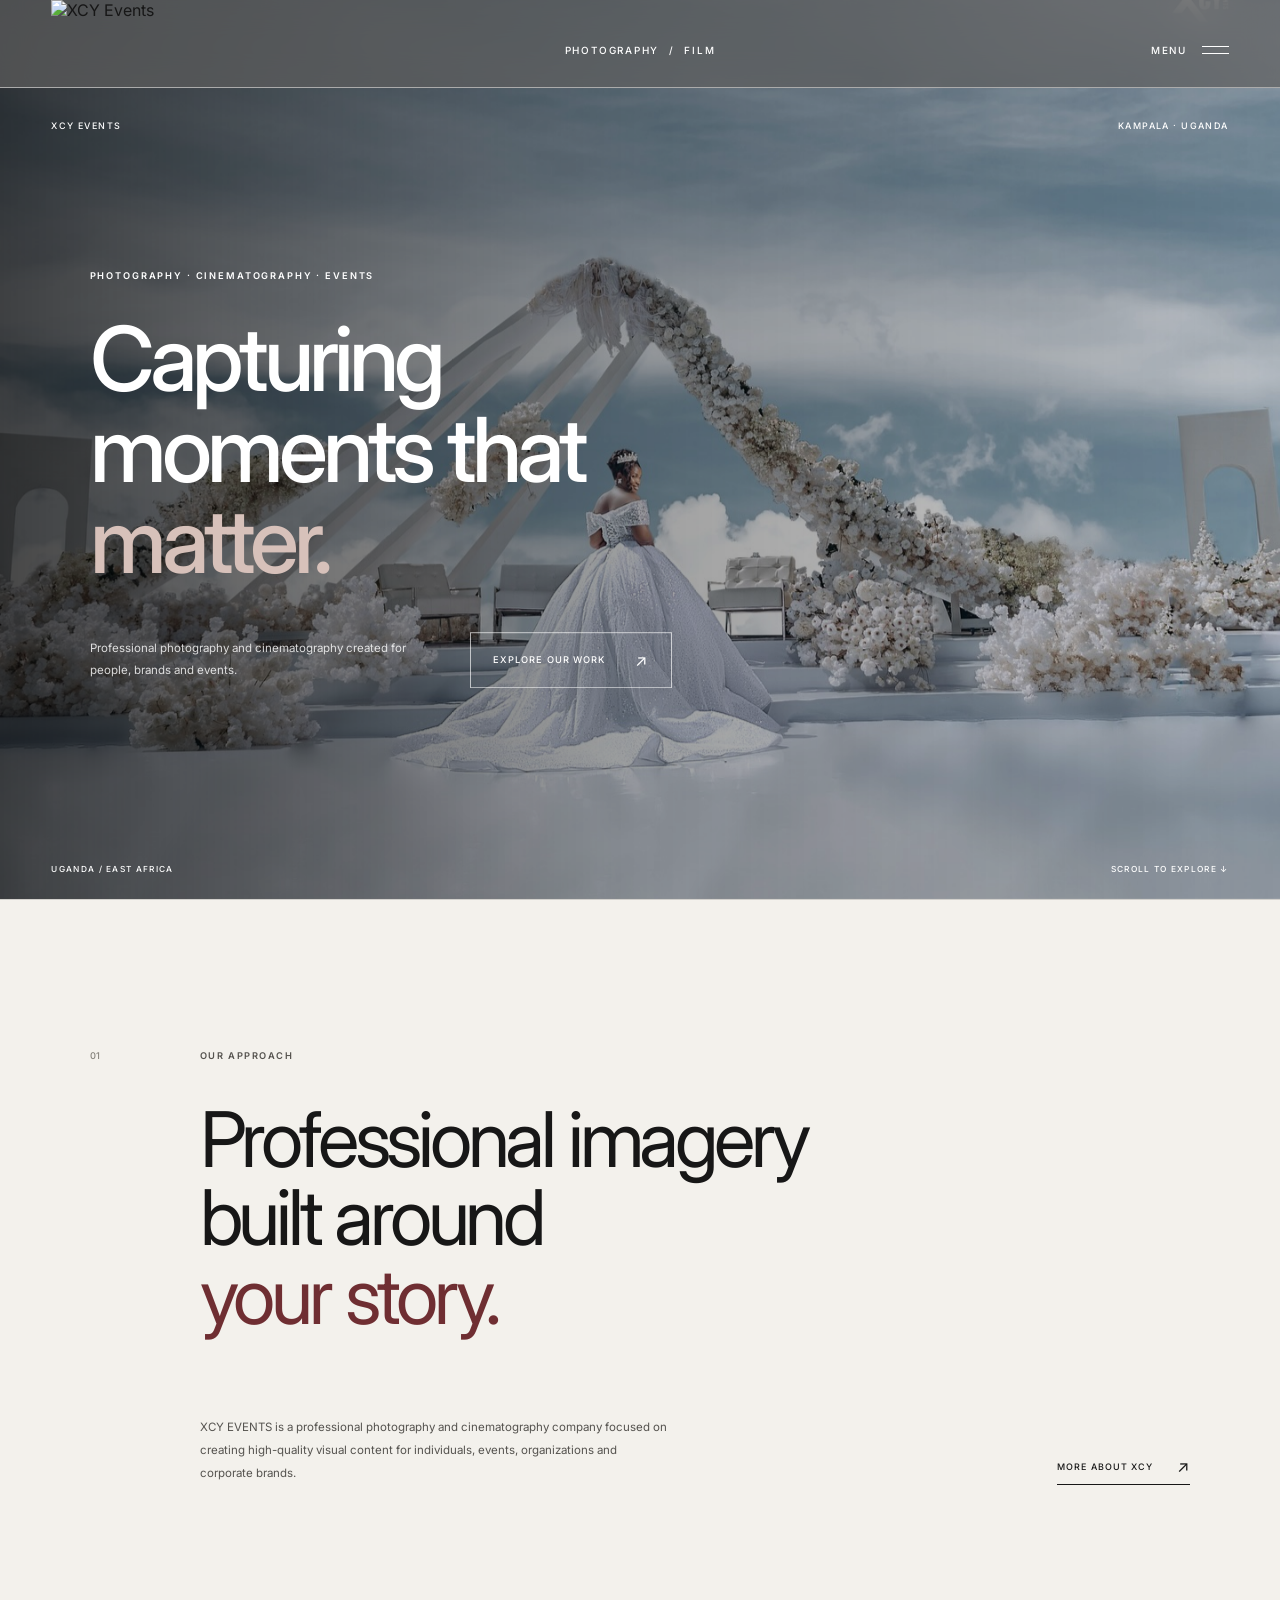
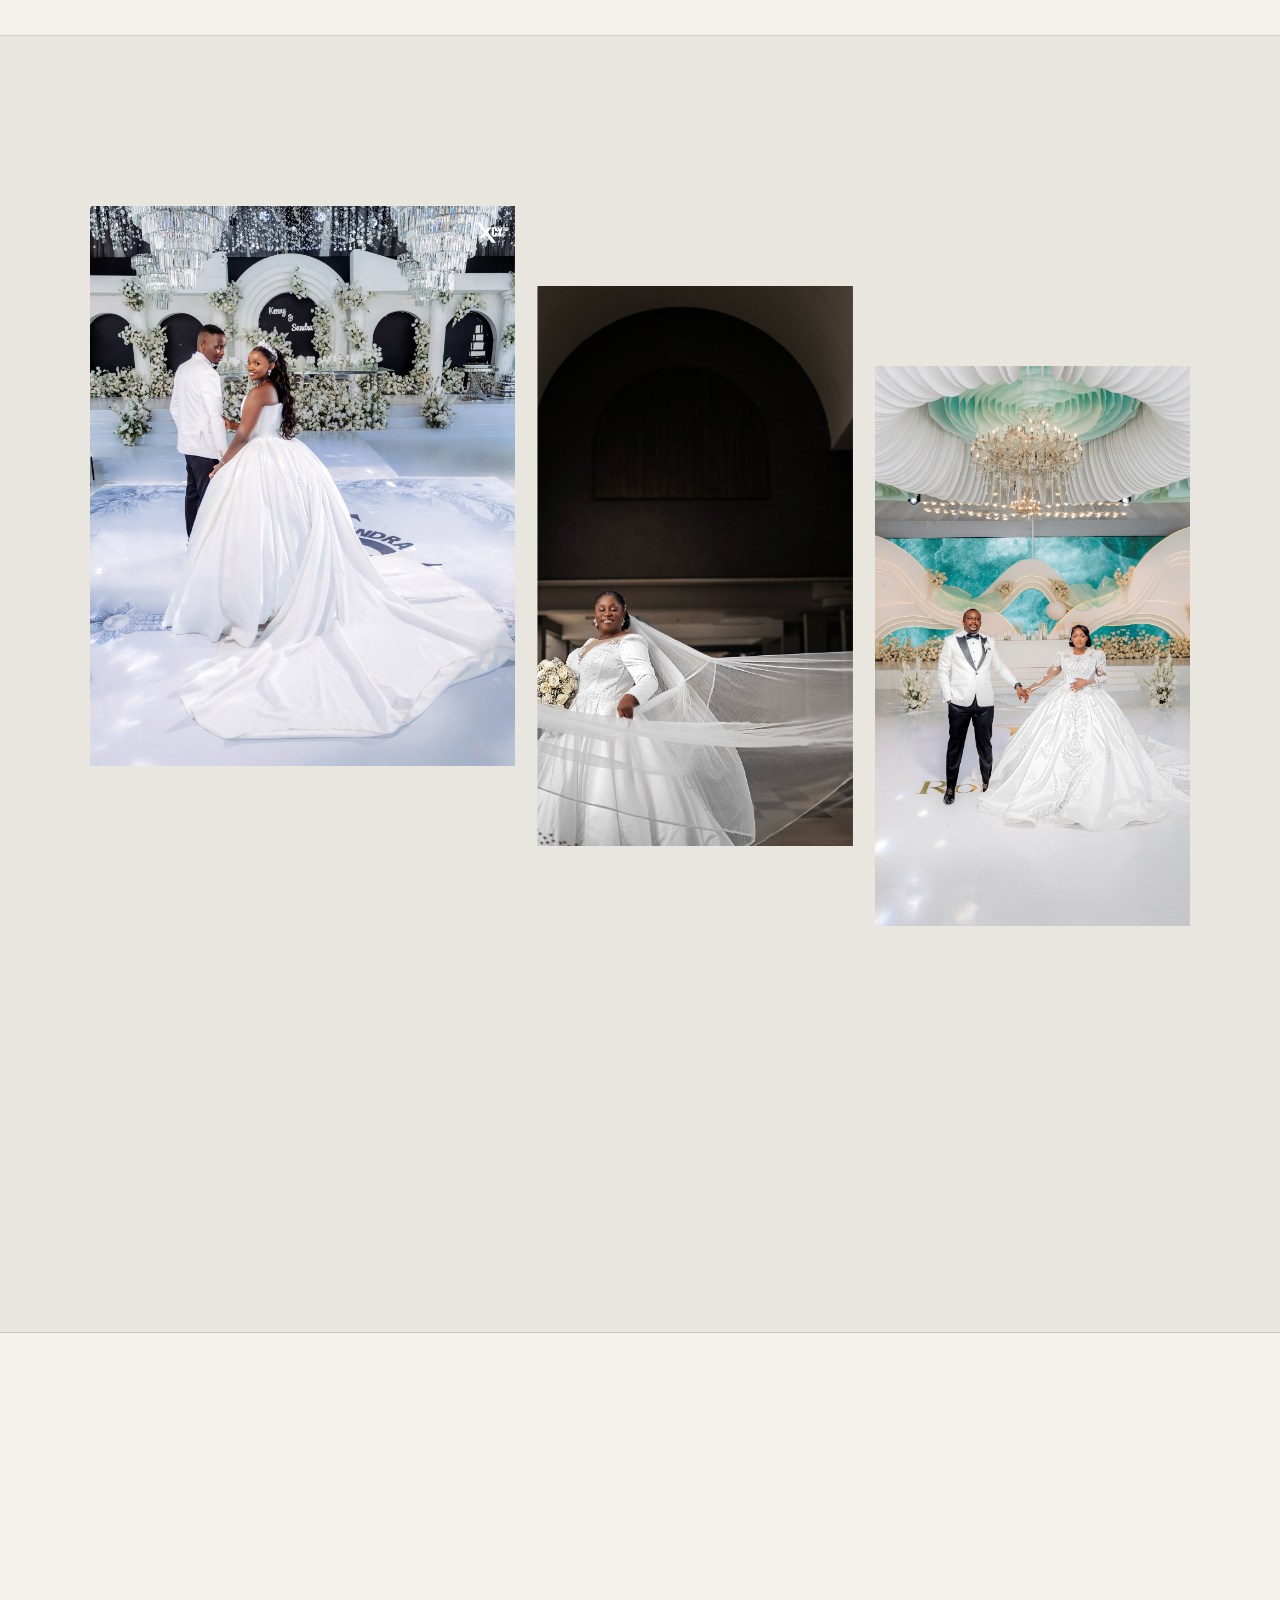
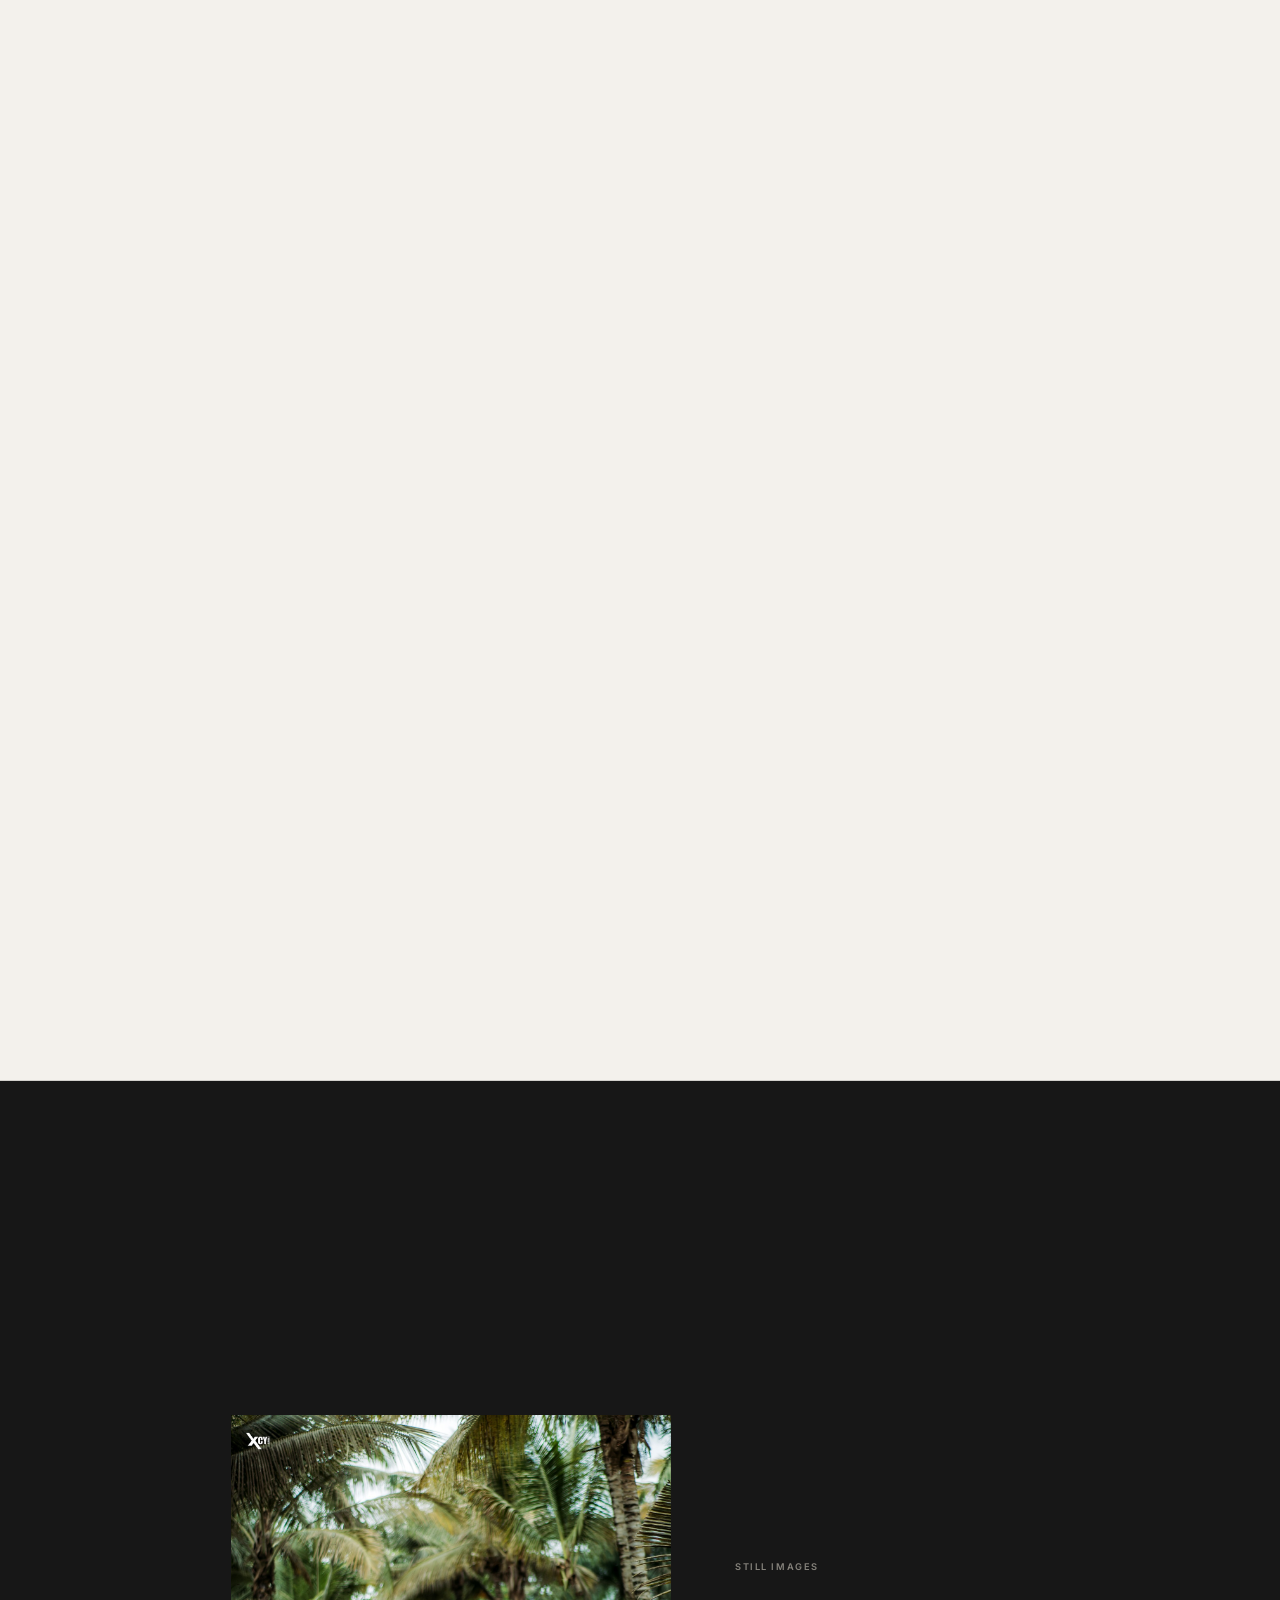
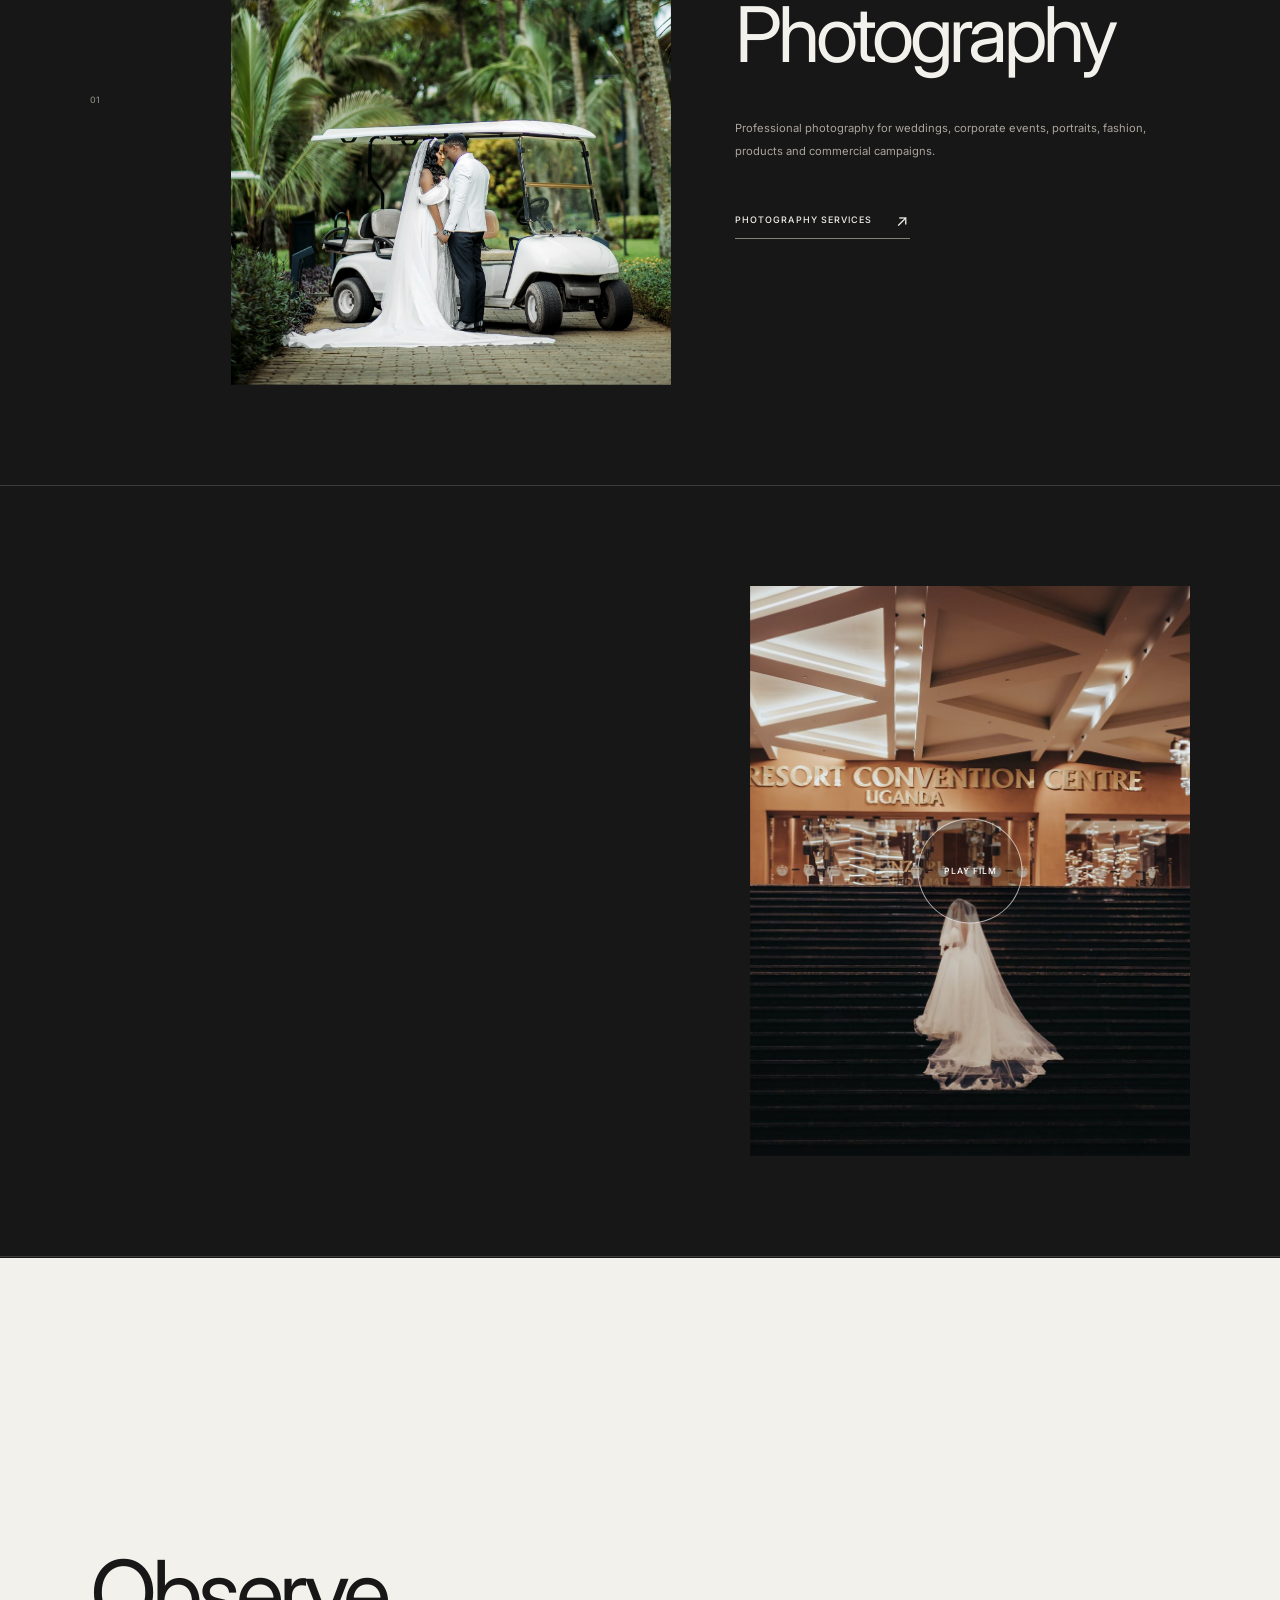
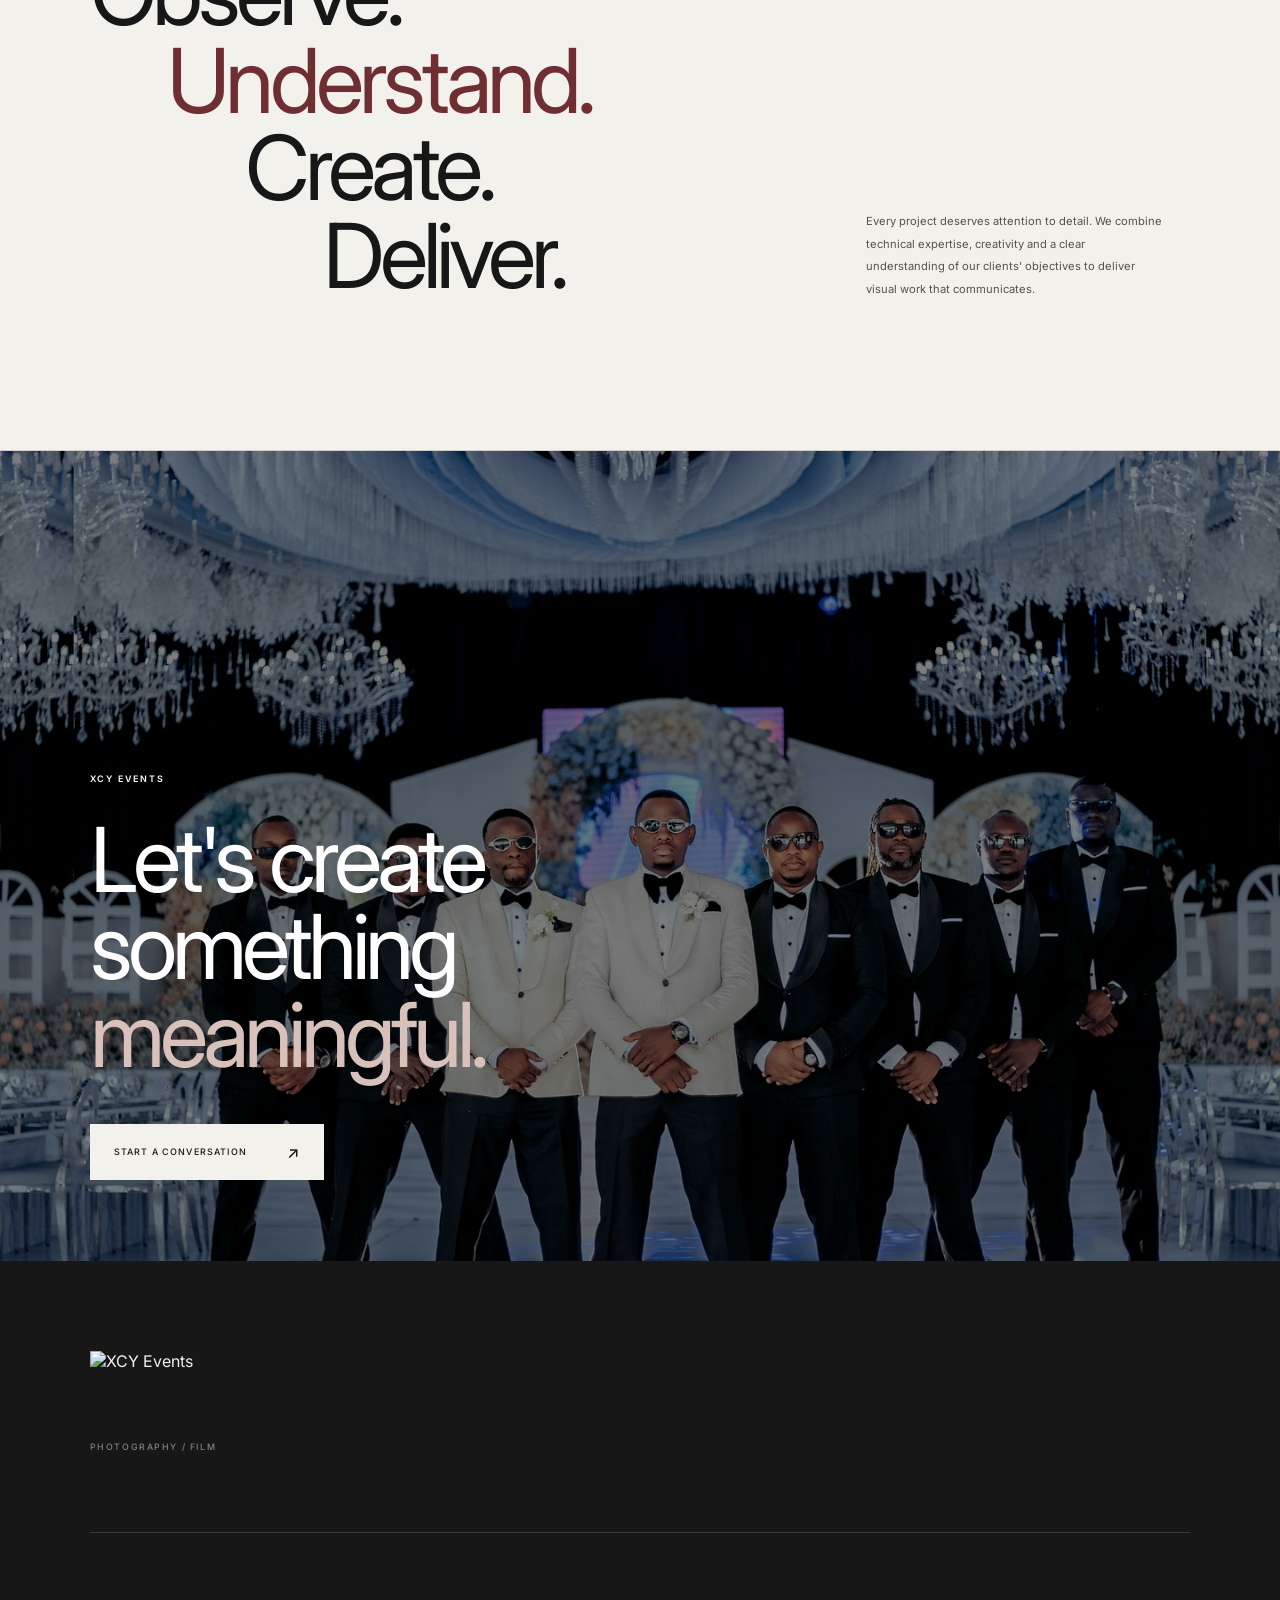
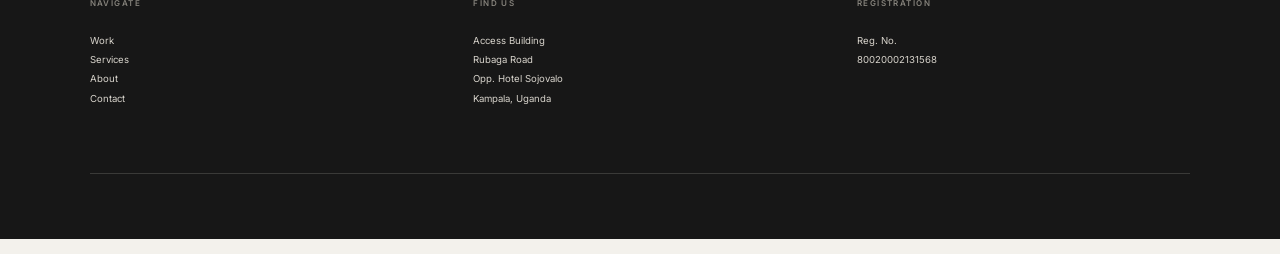
==== commit 43db7220: "Add files via upload" ====
--- a/index.html
+++ b/index.html
@@ -1,5 +1,6 @@
 <!DOCTYPE html>
 <html lang="en">
+
 <head>
     <meta charset="UTF-8">
 
@@ -12,15 +13,15 @@
 
     <meta
         name="description"
-        content="XCY EVENTS is a premium photography and videography company based in Uganda, serving clients across East Africa."
+        content="XCY EVENTS is a professional photography and videography company based in Uganda, serving clients across East Africa."
     >
 
-    <!-- Fonts -->
+    <!-- Corporate Fonts -->
     <link rel="preconnect" href="https://fonts.googleapis.com">
     <link rel="preconnect" href="https://fonts.gstatic.com" crossorigin>
 
     <link
-        href="https://fonts.googleapis.com/css2?family=Cormorant+Garamond:wght@300;400;500;500&family=Manrope:wght@300;400;500;600&display=swap"
+        href="https://fonts.googleapis.com/css2?family=Inter:wght@300;400;500;600;700&display=swap"
         rel="stylesheet"
     >
 
@@ -39,16 +40,26 @@
 <header class="header">
 
     <a href="index.html" class="brand">
-        XCY
+
+        <img
+            src="images/xcylogo.png"
+            alt="XCY Events"
+        >
+
     </a>
 
 
     <div class="header-center">
-        PHOTOGRAPHY / FILM
-    </div>
-
-
-    <button class="menu-button" id="menuButton">
+        PHOTOGRAPHY &nbsp;/&nbsp; FILM
+    </div>
+
+
+    <button
+        class="menu-button"
+        id="menuButton"
+        aria-label="Open menu"
+        aria-expanded="false"
+    >
 
         <span>MENU</span>
 
@@ -78,7 +89,8 @@
             </span>
 
             <button id="closeMenu">
-                CLOSE ×
+                CLOSE
+                <strong>×</strong>
             </button>
 
         </div>
@@ -87,28 +99,47 @@
         <nav>
 
             <a href="index.html">
+
                 <small>01</small>
-                Home
-            </a>
+
+                <span>Home</span>
+
+            </a>
+
 
             <a href="work.html">
+
                 <small>02</small>
-                Work
-            </a>
+
+                <span>Gallery</span>
+
+            </a>
+
 
             <a href="services.html">
+
                 <small>03</small>
-                Services
-            </a>
+
+                <span>Services</span>
+
+            </a>
+
 
             <a href="about.html">
+
                 <small>04</small>
-                About
-            </a>
+
+                <span>About</span>
+
+            </a>
+
 
             <a href="contact.html">
+
                 <small>05</small>
-                Contact
+
+                <span>Contact</span>
+
             </a>
 
         </nav>
@@ -136,72 +167,69 @@
 
 
 <!-- =====================================================
-     HERO / OPENING SPREAD
+     HERO
 ====================================================== -->
 
 <section class="hero">
 
-    <div class="hero-top">
-
-        <span>
-            00 / 05
-        </span>
-
-        <span>
-            ACCESS BUILDING · KAMPALA
-        </span>
-
-    </div>
-
-
-    <div class="hero-image">
+    <div class="hero-background">
 
         <img
-            src="images/xcyhero.jpg"
+            src="images/selected1.jpg"
             alt="XCY Events photography"
         >
 
-        <div class="image-number">
-            01
-        </div>
-
-    </div>
-
-
-    <div class="hero-copy">
-
-        <p class="eyebrow">
+    </div>
+
+
+    <div class="hero-overlay"></div>
+
+
+    <div class="hero-top">
+
+        <span>
             XCY EVENTS
-        </p>
+        </span>
+
+        <span>
+            KAMPALA · UGANDA
+        </span>
+
+    </div>
+
+
+    <div class="hero-content">
+
+        <div class="hero-label">
+            PHOTOGRAPHY · CINEMATOGRAPHY · EVENTS
+        </div>
 
 
         <h1>
-
-            The art of
+            Capturing
             <br>
-
-            <em>preserving</em>
-
+            moments that
             <br>
-
-            a moment.
-
+            <span>matter.</span>
         </h1>
 
 
-        <div class="hero-info">
+        <div class="hero-description">
 
             <p>
-                Photography & cinematography
-                created for moments that
-                deserve to remain.
+                Professional photography and
+                cinematography created for
+                people, brands and events.
             </p>
 
 
-            <a href="work.html" class="editorial-link">
+            <a
+                href="work.html"
+                class="hero-button"
+            >
 
                 <span>
-                    Explore the work
+                    Explore our work
                 </span>
 
                 <b>↗</b>
@@ -242,45 +270,35 @@
 
     <div class="intro-main">
 
-        <p class="section-label">
+        <div class="section-label">
             OUR APPROACH
-        </p>
+        </div>
 
 
         <h2>
-
-            We believe
+            Professional imagery
             <br>
-
-            <span>great images</span>
-
+            built around
             <br>
-
-            should feel
-            <br>
-
-            <i>alive.</i>
-
+            <span>your story.</span>
         </h2>
 
 
         <div class="intro-footer">
 
             <p>
-
-                XCY EVENTS is a photography and
-                videography company built around
-                craft, precision and storytelling.
-
-                From intimate celebrations to
-                large-scale productions, we create
-                imagery that carries the feeling
-                of the moment long after it has passed.
-
+                XCY EVENTS is a professional photography
+                and cinematography company focused on
+                creating high-quality visual content for
+                individuals, events, organizations and
+                corporate brands.
             </p>
 
 
-            <a href="about.html" class="editorial-link">
+            <a
+                href="about.html"
+                class="editorial-link"
+            >
 
                 <span>
                     More about XCY
@@ -299,7 +317,7 @@
 
 
 <!-- =====================================================
-     EDITORIAL IMAGE COMPOSITION
+     FEATURED PHOTOGRAPHY
 ====================================================== -->
 
 <section class="editorial">
@@ -307,7 +325,7 @@
     <div class="editorial-caption">
 
         <span>
-            FRAME / 01
+            FEATURED WORK
         </span>
 
         <span>
@@ -317,42 +335,62 @@
     </div>
 
 
-    <div class="editorial-image image-one">
-
-        <img
-            src="images/indexgalary1.jpg"
-            alt="XCY Events photography"
-        >
-
-    </div>
-
-
-    <div class="editorial-image image-two">
-
-        <img
-            src="images/indexgalary2.jpg"
-            alt="XCY Events photography"
-        >
-
-    </div>
-
-
-    <div class="editorial-image image-three">
-
-        <img
-            src="images/indexgalary3.jpg"
-            alt="XCY Events photography"
-        >
-
-    </div>
-
-
-    <div class="editorial-quote">
+    <div class="editorial-grid">
+
+        <div class="editorial-image">
+
+            <img
+                src="images/indexgalary1.jpg"
+                alt="XCY Events photography"
+            >
+
+        </div>
+
+
+        <div class="editorial-image">
+
+            <img
+                src="images/indexgalary2.jpg"
+                alt="XCY Events event photography"
+            >
+
+        </div>
+
+
+        <div class="editorial-image">
+
+            <img
+                src="images/indexgalary3.jpg"
+                alt="XCY Events professional photography"
+            >
+
+        </div>
+
+    </div>
+
+
+    <div class="editorial-footer">
+
+        <div>
+
+            <span class="section-label">
+                VISUAL STORYTELLING
+            </span>
+
+            <h2>
+                Moments
+                <br>
+                <span>in motion.</span>
+            </h2>
+
+        </div>
+
 
         <p>
-            “The photograph
-            remembers what
-            time forgets.”
+            From corporate events and celebrations
+            to personal portraits and commercial
+            campaigns, we create visual stories
+            with purpose and precision.
         </p>
 
     </div>
@@ -378,7 +416,7 @@
             <h2>
                 Stories
                 <br>
-                <i>worth keeping.</i>
+                <span>worth keeping.</span>
             </h2>
 
         </div>
@@ -424,7 +462,7 @@
                         </h3>
 
                         <p>
-                            Love / Emotion / Celebration
+                            LOVE / EMOTION / CELEBRATION
                         </p>
 
                     </div>
@@ -470,7 +508,7 @@
                         </h3>
 
                         <p>
-                            Energy / People / Atmosphere
+                            ENERGY / PEOPLE / ATMOSPHERE
                         </p>
 
                     </div>
@@ -516,7 +554,7 @@
                         </h3>
 
                         <p>
-                            Character / Identity / Light
+                            CHARACTER / IDENTITY / LIGHT
                         </p>
 
                     </div>
@@ -562,7 +600,7 @@
                         </h3>
 
                         <p>
-                            Brands / Campaigns / Visual Identity
+                            BRANDS / CAMPAIGNS / VISUAL IDENTITY
                         </p>
 
                     </div>
@@ -583,7 +621,10 @@
 
     <div class="work-footer">
 
-        <a href="work.html" class="outline-button">
+        <a
+            href="work.html"
+            class="outline-button"
+        >
 
             View complete portfolio
 
@@ -610,8 +651,9 @@
         </span>
 
         <p>
-            Two disciplines.
-            One visual language.
+            Photography & cinematography
+            <br>
+            for every important story.
         </p>
 
     </div>
@@ -628,30 +670,34 @@
 
             <img
                 src="images/indexphotography.jpg"
-                alt="XCY photography"
+                alt="XCY professional photography"
             >
 
         </div>
 
 
         <div class="discipline-content">
+
+            <div class="section-label">
+                STILL IMAGES
+            </div>
 
             <h2>
                 Photography
             </h2>
 
             <p>
-
-                Still images with atmosphere,
-                intention and character.
-
-                From weddings and portraits to
-                events, fashion and commercial work.
-
+                Professional photography for
+                weddings, corporate events,
+                portraits, fashion, products
+                and commercial campaigns.
             </p>
 
 
-            <a href="services.html" class="editorial-link">
+            <a
+                href="services.html"
+                class="editorial-link"
+            >
 
                 <span>
                     Photography services
@@ -676,20 +722,26 @@
 
         <div class="discipline-content">
 
+            <div class="section-label">
+                MOVING IMAGES
+            </div>
+
             <h2>
                 Film
             </h2>
 
             <p>
-
-                Moving images designed to
-                preserve not only what happened,
-                but how it felt.
-
+                Cinematography and video
+                production designed to communicate
+                your story, brand and experience
+                with clarity and impact.
             </p>
 
 
-            <a href="services.html" class="editorial-link">
+            <a
+                href="services.html"
+                class="editorial-link"
+            >
 
                 <span>
                     Film & video
@@ -708,6 +760,7 @@
                 src="images/indexvideography.jpg"
                 alt="XCY cinematography"
             >
+
 
             <button
                 class="play-button"
@@ -737,7 +790,7 @@
         </span>
 
         <span>
-            THE XCY PHILOSOPHY
+            THE XCY APPROACH
         </span>
 
     </div>
@@ -745,27 +798,34 @@
 
     <div class="philosophy-content">
 
-        <h2>
-
-            <span>Observe.</span>
-
-            <span>Feel.</span>
-
-            <span>Frame.</span>
-
-            <span>Preserve.</span>
-
-        </h2>
+        <div>
+
+            <div class="section-label">
+                OUR STANDARD
+            </div>
+
+            <h2>
+
+                <span>Observe.</span>
+
+                <span>Understand.</span>
+
+                <span>Create.</span>
+
+                <span>Deliver.</span>
+
+            </h2>
+
+        </div>
 
 
         <p>
-
-            We approach every assignment with
-            the same belief: the best photographs
-            are not forced.
-
-            They are discovered.
-
+            Every project deserves attention
+            to detail. We combine technical
+            expertise, creativity and a clear
+            understanding of our clients'
+            objectives to deliver visual work
+            that communicates.
         </p>
 
     </div>
@@ -795,20 +855,20 @@
             XCY EVENTS
         </span>
 
+
         <h2>
-
             Let's create
             <br>
-
             something
             <br>
-
-            <i>worth remembering.</i>
-
+            <span>meaningful.</span>
         </h2>
 
 
-        <a href="contact.html" class="light-button">
+        <a
+            href="contact.html"
+            class="light-button"
+        >
 
             Start a conversation
 
@@ -819,7 +879,6 @@
     </div>
 
 </section>
-
 
 
 </main>
@@ -834,12 +893,13 @@
 
     <div class="footer-brand">
 
-        <h2>
-            XCY
-        </h2>
+        <img
+            src="images/xcylogo.png"
+            alt="XCY Events"
+        >
 
         <p>
-            Photography / Film
+            PHOTOGRAPHY / FILM
         </p>
 
     </div>
@@ -928,7 +988,10 @@
      VIDEO MODAL
 ====================================================== -->
 
-<div class="video-modal" id="videoModal">
+<div
+    class="video-modal"
+    id="videoModal"
+>
 
     <button id="closeVideo">
         CLOSE ×
@@ -946,6 +1009,8 @@
             type="video/mp4"
         >
 
+        Your browser does not support video.
+
     </video>
 
 </div>
@@ -953,6 +1018,35 @@
 
 
 <script src="index.js"></script>
+
+<script type="application/ld+json">
+{
+  "@context": "https://schema.org",
+  "@type": "PhotographyBusiness",
+  "name": "XCY EVENTS",
+  "url": "https://www.xcyevents.com",
+  "logo": "YOUR-LOGO-URL",
+  "description": "Professional wedding photography and cinematography company based in Kampala, Uganda.",
+  "address": {
+    "@type": "PostalAddress",
+    "streetAddress": "Access Building, Rubaga Road, Opp. Hotel Sojovalo",
+    "addressLocality": "Kampala",
+    "addressCountry": "UG"
+  },
+  "areaServed": [
+    "Kampala",
+    "Uganda"
+  ],
+  "knowsAbout": [
+    "Wedding Photography",
+    "Wedding Videography",
+    "Wedding Cinematography",
+    "Introduction Photography",
+    "Event Photography",
+    "Portrait Photography"
+  ]
+}
+</script>
 
 </body>
 </html>
--- a/index.css
+++ b/index.css
@@ -1,25 +1,25 @@
 /* =========================================================
    XCY EVENTS
-   EDITORIAL LUXURY DESIGN
+   CORPORATE PREMIUM DESIGN
 ========================================================= */
 
-
 :root {
 
-    --paper: #f1eee7;
-    --paper-dark: #e8e4db;
-
-    --ink: #171614;
-    --soft-ink: #4d4a45;
-
-    --muted: #88847c;
-
-    --line: rgba(23,22,20,.18);
+    --paper: #f3f1ec;
+    --paper-dark: #e9e6df;
+
+    --ink: #171717;
+    --soft-ink: #55534f;
+
+    --muted: #85827b;
+
+    --line: rgba(23,23,23,.15);
 
     --accent: #6f2e32;
 
-    --serif: "Cormorant Garamond", serif;
-    --sans: "Manrope", sans-serif;
+    --white: #ffffff;
+
+    --sans: "Inter", Arial, Helvetica, sans-serif;
 
     --ease: cubic-bezier(.22,1,.36,1);
 
@@ -36,10 +36,12 @@
     box-sizing: border-box;
 }
 
+
 html {
     scroll-behavior: smooth;
 }
 
+
 body {
 
     background: var(--paper);
@@ -51,6 +53,12 @@
     overflow-x: hidden;
 
 }
+
+
+body.menu-open {
+    overflow: hidden;
+}
+
 
 img {
 
@@ -63,6 +71,7 @@
 
 }
 
+
 a {
 
     color: inherit;
@@ -70,6 +79,7 @@
     text-decoration: none;
 
 }
+
 
 button {
 
@@ -91,7 +101,7 @@
 
     width: 100%;
 
-    height: 90px;
+    height: 88px;
 
     padding: 0 4vw;
 
@@ -101,37 +111,55 @@
 
     align-items: center;
 
-    border-bottom: 1px solid var(--line);
-
-    background: rgba(241,238,231,.88);
-
-    backdrop-filter: blur(14px);
+    border-bottom: 1px solid rgb(171, 171, 171);
+
+    background: rgba(93, 93, 93, 0.708);
+
+    backdrop-filter: blur(16px);
 
     z-index: 1000;
 
 }
 
+
 .brand {
 
-    font-family: var(--serif);
-
-    font-size: 2rem;
+    display: flex;
+
+    align-items: center;
+
+    width: max-content;
+
+}
+
+
+.brand img {
+
+    width: auto;
+
+    height: 100px;
+
+    max-width: 140px;
+
+    object-fit: contain;
+
+}
+
+
+.header-center {
+
+    text-align: center;
+
+    font-size: .62rem;
 
     font-weight: 500;
 
-    letter-spacing: -.04em;
-
-}
-
-.header-center {
-
-    text-align: center;
-
-    font-size: .55rem;
-
     letter-spacing: .18em;
 
-}
+    color: white;
+
+}
+
 
 .menu-button {
 
@@ -149,23 +177,29 @@
 
     cursor: pointer;
 
-    font-size: .55rem;
-
-    letter-spacing: .15em;
-
-}
+    color: white;
+
+    font-size: .62rem;
+
+    font-weight: 500;
+
+    letter-spacing: .14em;
+
+}
+
 
 .menu-icon {
 
-    width: 30px;
+    width: 27px;
 
     display: flex;
 
     flex-direction: column;
 
-    gap: 5px;
-
-}
+    gap: 6px;
+
+}
+
 
 .menu-icon i {
 
@@ -175,7 +209,7 @@
 
     height: 1px;
 
-    background: var(--ink);
+    background: white;
 
 }
 
@@ -190,17 +224,18 @@
 
     inset: 0;
 
-    background: var(--ink);
-
-    color: var(--paper);
+    background: #171717;
+
+    color: #f3f1ec;
 
     z-index: 2000;
 
     transform: translateY(-100%);
 
-    transition: transform .8s var(--ease);
-
-}
+    transition: transform .7s var(--ease);
+
+}
+
 
 .menu-panel.open {
 
@@ -208,11 +243,12 @@
 
 }
 
+
 .menu-panel-inner {
 
     height: 100%;
 
-    padding: 35px 5vw;
+    padding: 38px 5vw;
 
     display: flex;
 
@@ -220,95 +256,143 @@
 
 }
 
+
 .menu-top {
 
     display: flex;
 
     justify-content: space-between;
 
+    align-items: center;
+
+    font-size: .62rem;
+
+    font-weight: 500;
+
+    letter-spacing: .16em;
+
+}
+
+
+.menu-top button {
+
+    border: 0;
+
+    background: none;
+
+    color: #f3f1ec;
+
+    cursor: pointer;
+
+    font-size: .62rem;
+
+    font-weight: 500;
+
+    letter-spacing: .14em;
+
+}
+
+
+.menu-top button strong {
+
+    font-size: 1rem;
+
+    font-weight: 400;
+
+    margin-left: 8px;
+
+}
+
+
+.menu-panel nav {
+
+    margin-top: auto;
+
+    margin-bottom: auto;
+
+    display: flex;
+
+    flex-direction: column;
+
+    gap: 22px;
+
+}
+
+
+.menu-panel nav a {
+
+    display: flex;
+
+    align-items: center;
+
+    gap: 35px;
+
+    width: max-content;
+
+    font-family: var(--sans);
+
+    font-size: clamp(2rem,4vw,4rem);
+
+    line-height: 1.1;
+
+    font-weight: 400;
+
+    letter-spacing: -.02em;
+
+    transition:
+
+        color .3s ease,
+        transform .3s ease;
+
+}
+
+
+.menu-panel nav a:hover {
+
+    color: #aaa59d;
+
+    transform: translateX(10px);
+
+}
+
+
+.menu-panel nav small {
+
+    width: 25px;
+
+    font-family: var(--sans);
+
+    font-size: .58rem;
+
+    font-weight: 500;
+
+    color: #85827b;
+
+    letter-spacing: .08em;
+
+}
+
+
+.menu-panel nav a span {
+
+    letter-spacing: -.025em;
+
+}
+
+
+.menu-bottom {
+
+    display: flex;
+
+    justify-content: space-between;
+
     font-size: .55rem;
 
-    letter-spacing: .18em;
-
-}
-
-.menu-top button {
-
-    border: 0;
-
-    background: none;
-
-    color: var(--paper);
-
-    cursor: pointer;
-
-    font-size: .55rem;
-
-    letter-spacing: .15em;
-
-}
-
-.menu-panel nav {
-
-    margin-top: auto;
-
-    margin-bottom: auto;
-
-    display: flex;
-
-    flex-direction: column;
-
-}
-
-.menu-panel nav a {
-
-    display: flex;
-
-    align-items: baseline;
-
-    gap: 25px;
-
-    width: max-content;
-
-    font-family: var(--serif);
-
-    font-size: clamp(4rem,8vw,8rem);
-
-    line-height: .82;
-
-    font-weight: 300;
-
-    transition: color .3s ease;
-
-}
-
-.menu-panel nav a:hover {
-
-    color: #b9a9a0;
-
-}
-
-.menu-panel nav small {
-
-    font-family: var(--sans);
-
-    font-size: .55rem;
-
-    color: #a69f95;
-
-}
-
-.menu-bottom {
-
-    display: flex;
-
-    justify-content: space-between;
-
-    font-size: .5rem;
-
-    letter-spacing: .18em;
-
-    color: #a69f95;
+    font-weight: 500;
+
+    letter-spacing: .16em;
+
+    color: #85827b;
 
 }
 
@@ -328,11 +412,14 @@
 
 }
 
+
 .section-label {
 
-    font-size: .55rem;
-
-    letter-spacing: .18em;
+    font-size: .58rem;
+
+    font-weight: 600;
+
+    letter-spacing: .17em;
 
     text-transform: uppercase;
 
@@ -349,23 +436,76 @@
 
     position: relative;
 
-    min-height: 100svh;
-
-    padding-top: 90px;
-
-    display: grid;
-
-    grid-template-columns: 43% 57%;
+    height: 100svh;
+
+    min-height: 680px;
 
     overflow: hidden;
 
-}
+    color: white;
+
+}
+
+
+.hero-background {
+
+    position: absolute;
+
+    inset: 0;
+
+    overflow: hidden;
+
+}
+
+
+.hero-background img {
+
+    width: 100%;
+
+    height: 100%;
+
+    object-fit: cover;
+
+    transform: scale(1.06);
+
+    animation: heroImage 2s var(--ease) forwards;
+
+}
+
+
+@keyframes heroImage {
+
+    to {
+
+        transform: scale(1);
+
+    }
+
+}
+
+
+.hero-overlay {
+
+    position: absolute;
+
+    inset: 0;
+
+    background:
+        linear-gradient(
+            90deg,
+            rgba(0,0,0,.72) 0%,
+            rgba(0,0,0,.38) 48%,
+            rgba(0,0,0,.18) 100%
+        );
+
+}
+
 
 .hero-top {
 
     position: absolute;
 
-    top: 110px;
+    top: 120px;
 
     left: 4vw;
 
@@ -375,7 +515,9 @@
 
     justify-content: space-between;
 
-    font-size: .5rem;
+    font-size: .56rem;
+
+    font-weight: 500;
 
     letter-spacing: .16em;
 
@@ -383,172 +525,150 @@
 
 }
 
-.hero-image {
-
-    position: relative;
-
-    height: calc(100svh - 90px);
-
-    min-height: 650px;
-
-    overflow: hidden;
-
-}
-
-.hero-image img {
-
-    transform: scale(1.08);
-
-    animation: heroImage 2s var(--ease) forwards;
-
-}
-
-@keyframes heroImage {
-
-    to {
-
-        transform: scale(1);
-
-    }
-
-}
-
-.image-number {
+
+.hero-content {
 
     position: absolute;
 
-    right: 25px;
+    left: 7vw;
+
+    top: 50%;
+
+    transform: translateY(-43%);
+
+    max-width: 850px;
+
+    z-index: 3;
+
+}
+
+
+.hero-label {
+
+    margin-bottom: 32px;
+
+    font-size: .58rem;
+
+    font-weight: 600;
+
+    letter-spacing: .2em;
+
+}
+
+
+.hero h1 {
+
+    font-family: var(--sans);
+
+    font-size: clamp(3.5rem,7vw,7rem);
+
+    font-weight: 500;
+
+    line-height: 1.02;
+
+    letter-spacing: -.055em;
+
+}
+
+
+.hero h1 span {
+
+    color: #d7c1ba;
+
+}
+
+
+.hero-description {
+
+    margin-top: 45px;
+
+    display: flex;
+
+    align-items: center;
+
+    gap: 60px;
+
+}
+
+
+.hero-description p {
+
+    max-width: 320px;
+
+    color: rgba(255,255,255,.82);
+
+    font-size: .72rem;
+
+    line-height: 1.9;
+
+}
+
+
+.hero-button {
+
+    display: inline-flex;
+
+    align-items: center;
+
+    gap: 30px;
+
+    padding: 17px 22px;
+
+    border: 1px solid rgba(255,255,255,.65);
+
+    color: white;
+
+    font-size: .58rem;
+
+    font-weight: 500;
+
+    letter-spacing: .12em;
+
+    text-transform: uppercase;
+
+    transition:
+
+        background .3s ease,
+        color .3s ease;
+
+}
+
+
+.hero-button:hover {
+
+    background: white;
+
+    color: var(--ink);
+
+}
+
+
+.hero-button b {
+
+    font-size: 1rem;
+
+    font-weight: 400;
+
+}
+
+
+.hero-bottom {
+
+    position: absolute;
+
+    left: 4vw;
+
+    right: 4vw;
 
     bottom: 25px;
 
-    color: white;
-
-    font-size: .55rem;
-
-    letter-spacing: .15em;
-
-}
-
-.hero-copy {
-
-    padding:
-
-        190px
-        7vw
-        80px
-        6vw;
-
     display: flex;
 
-    flex-direction: column;
-
-    justify-content: center;
-
-}
-
-.eyebrow {
-
-    font-size: .55rem;
-
-    letter-spacing: .22em;
-
-    margin-bottom: 35px;
-
-}
-
-.hero h1 {
-
-    font-family: var(--serif);
-
-    font-size: clamp(4.5rem,7vw,8rem);
-
-    font-weight: 300;
-
-    line-height: .75;
-
-    letter-spacing: -.055em;
-
-}
-
-.hero h1 em {
-
-    color: var(--accent);
-
-    font-style: italic;
-
-}
-
-.hero-info {
-
-    margin-top: 70px;
-
-    display: flex;
-
     justify-content: space-between;
 
-    align-items: flex-end;
-
-    gap: 30px;
-
-}
-
-.hero-info p {
-
-    max-width: 230px;
-
-    color: var(--soft-ink);
-
-    font-size: .65rem;
-
-    line-height: 1.8;
-
-}
-
-.editorial-link {
-
-    display: inline-flex;
-
-    align-items: center;
-
-    gap: 25px;
-
-    padding-bottom: 7px;
-
-    border-bottom: 1px solid var(--ink);
-
-    font-size: .55rem;
-
-    letter-spacing: .12em;
-
-    text-transform: uppercase;
-
-    white-space: nowrap;
-
-}
-
-.editorial-link b {
-
-    font-size: 1rem;
-
-    font-weight: 400;
-
-}
-
-.hero-bottom {
-
-    position: absolute;
-
-    left: 4vw;
-
-    right: 4vw;
-
-    bottom: 25px;
-
-    display: flex;
-
-    justify-content: space-between;
-
-    font-size: .5rem;
+    font-size: .52rem;
+
+    font-weight: 500;
 
     letter-spacing: .16em;
 
@@ -556,51 +676,114 @@
 
 }
 
-@media(max-width:900px) {
+
+@media(max-width:800px) {
 
     .header {
 
+        height: 76px;
+
         grid-template-columns: 1fr 1fr;
 
     }
 
+
     .header-center {
 
         display: none;
 
     }
 
+
+    .brand img {
+
+        height: 36px;
+
+    }
+
+
     .hero {
 
-        display: flex;
+        min-height: 700px;
+
+    }
+
+
+    .hero-overlay {
+
+        background:
+            linear-gradient(
+                180deg,
+                rgba(0,0,0,.48),
+                rgba(0,0,0,.72)
+            );
+
+    }
+
+
+    .hero-top {
+
+        top: 100px;
+
+        font-size: .48rem;
+
+    }
+
+
+    .hero-content {
+
+        left: 7vw;
+
+        right: 7vw;
+
+        top: 53%;
+
+        transform: translateY(-40%);
+
+    }
+
+
+    .hero h1 {
+
+        font-size: clamp(3rem,14vw,5.5rem);
+
+        line-height: 1.02;
+
+    }
+
+
+    .hero-description {
+
+        margin-top: 35px;
 
         flex-direction: column;
 
-    }
-
-    .hero-image {
-
-        height: 58vh;
-
-        min-height: 500px;
-
-    }
-
-    .hero-copy {
-
-        padding: 70px 7vw 100px;
-
-    }
-
-    .hero h1 {
-
-        font-size: clamp(4rem,15vw,7rem);
-
-    }
-
-    .hero-info {
-
-        margin-top: 45px;
+        align-items: flex-start;
+
+        gap: 28px;
+
+    }
+
+
+    .hero-description p {
+
+        max-width: 300px;
+
+        font-size: .68rem;
+
+    }
+
+
+    .hero-bottom {
+
+        font-size: .45rem;
+
+    }
+
+
+    .hero-bottom span:last-child {
+
+        display: none;
 
     }
 
@@ -617,67 +800,273 @@
 
     grid-template-columns: 10% 90%;
 
-    padding: 160px 7vw;
-
-}
+    padding: 150px 7vw;
+
+}
+
 
 .intro-index {
 
-    font-size: .55rem;
+    font-size: .58rem;
+
+    font-weight: 500;
 
     color: var(--muted);
 
 }
 
+
 .intro-main {
 
-    max-width: 1200px;
-
-}
+    max-width: 1050px;
+
+}
+
 
 .intro-main h2 {
 
-    margin-top: 50px;
-
-    font-family: var(--serif);
-
-    font-size: clamp(5rem,9vw,10rem);
-
-    line-height: .75;
-
-    font-weight: 300;
+    margin-top: 40px;
+
+    font-family: var(--sans);
+
+    font-size: clamp(3.5rem,6vw,6.5rem);
+
+    line-height: 1.02;
+
+    font-weight: 400;
 
     letter-spacing: -.055em;
 
 }
 
+
 .intro-main h2 span {
 
     color: var(--accent);
 
 }
 
-.intro-main h2 i {
-
-    font-style: italic;
-
-}
 
 .intro-footer {
 
+    margin-top: 80px;
+
+    display: flex;
+
+    justify-content: space-between;
+
+    align-items: flex-end;
+
+    gap: 50px;
+
+}
+
+
+.intro-footer p {
+
+    max-width: 470px;
+
+    font-size: .72rem;
+
+    line-height: 2;
+
+    color: var(--soft-ink);
+
+}
+
+
+.editorial-link {
+
+    display: inline-flex;
+
+    align-items: center;
+
+    gap: 24px;
+
+    padding-bottom: 8px;
+
+    border-bottom: 1px solid var(--ink);
+
+    font-size: .56rem;
+
+    font-weight: 500;
+
+    letter-spacing: .12em;
+
+    text-transform: uppercase;
+
+    white-space: nowrap;
+
+}
+
+
+.editorial-link b {
+
+    font-size: 1rem;
+
+    font-weight: 400;
+
+}
+
+
+@media(max-width:800px) {
+
+    .introduction {
+
+        display: block;
+
+        padding: 100px 7vw;
+
+    }
+
+
+    .intro-index {
+
+        margin-bottom: 45px;
+
+    }
+
+
+    .intro-main h2 {
+
+        font-size: clamp(3rem,12vw,5rem);
+
+    }
+
+
+    .intro-footer {
+
+        flex-direction: column;
+
+        align-items: flex-start;
+
+        margin-top: 60px;
+
+        gap: 40px;
+
+    }
+
+}
+
+
+/* =========================================================
+   FEATURED PHOTOGRAPHY
+========================================================= */
+
+.editorial {
+
+    padding: 110px 7vw 130px;
+
+    background: var(--paper-dark);
+
+}
+
+
+.editorial-caption {
+
+    display: flex;
+
+    justify-content: space-between;
+
+    margin-bottom: 50px;
+
+    font-size: .52rem;
+
+    font-weight: 600;
+
+    letter-spacing: .16em;
+
+}
+
+
+.editorial-grid {
+
+    display: grid;
+
+    grid-template-columns: 1.35fr 1fr 1fr;
+
+    gap: 22px;
+
+}
+
+
+.editorial-image {
+
+    height: 560px;
+
+    overflow: hidden;
+
+}
+
+
+.editorial-image:nth-child(2) {
+
+    margin-top: 80px;
+
+}
+
+
+.editorial-image:nth-child(3) {
+
+    margin-top: 160px;
+
+}
+
+
+.editorial-image img {
+
+    transition: transform 1.2s var(--ease);
+
+}
+
+
+.editorial-image:hover img {
+
+    transform: scale(1.035);
+
+}
+
+
+.editorial-footer {
+
     margin-top: 100px;
 
-    display: flex;
-
-    justify-content: space-between;
-
-    align-items: flex-end;
-
-}
-
-.intro-footer p {
-
-    max-width: 430px;
+    display: grid;
+
+    grid-template-columns: 1fr 1fr;
+
+    gap: 10vw;
+
+    align-items: end;
+
+}
+
+
+.editorial-footer h2 {
+
+    margin-top: 30px;
+
+    font-size: clamp(3rem,5vw,5.5rem);
+
+    line-height: .98;
+
+    font-weight: 400;
+
+    letter-spacing: -.05em;
+
+}
+
+
+.editorial-footer h2 span {
+
+    color: var(--accent);
+
+}
+
+
+.editorial-footer p {
+
+    max-width: 400px;
 
     font-size: .72rem;
 
@@ -687,212 +1076,66 @@
 
 }
 
+
 @media(max-width:800px) {
 
-    .introduction {
-
-        grid-template-columns: 1fr;
-
-        padding: 110px 7vw;
-
-    }
-
-    .intro-index {
-
-        margin-bottom: 50px;
-
-    }
-
-    .intro-main h2 {
-
-        font-size: clamp(4.5rem,17vw,7rem);
-
-    }
-
-    .intro-footer {
+    .editorial {
+
+        padding: 90px 7vw 100px;
+
+    }
+
+
+    .editorial-caption {
+
+        margin-bottom: 35px;
+
+    }
+
+
+    .editorial-grid {
+
+        display: flex;
 
         flex-direction: column;
 
-        align-items: flex-start;
-
-        gap: 45px;
+        gap: 22px;
+
+    }
+
+
+    .editorial-image,
+    .editorial-image:nth-child(2),
+    .editorial-image:nth-child(3) {
+
+        width: 100%;
+
+        height: 420px;
+
+        margin: 0;
+
+    }
+
+
+    .editorial-footer {
+
+        display: block;
 
         margin-top: 70px;
 
     }
 
-}
-
-
-/* =========================================================
-   EDITORIAL
-========================================================= */
-
-.editorial {
-
-    position: relative;
-
-    height: 1100px;
-
-    background: var(--paper-dark);
-
-    overflow: hidden;
-
-}
-
-.editorial-caption {
-
-    position: absolute;
-
-    top: 40px;
-
-    left: 7vw;
-
-    right: 7vw;
-
-    display: flex;
-
-    justify-content: space-between;
-
-    font-size: .5rem;
-
-    letter-spacing: .17em;
-
-    z-index: 4;
-
-}
-
-.editorial-image {
-
-    position: absolute;
-
-    overflow: hidden;
-
-}
-
-.editorial-image img {
-
-    transition: transform 1.4s var(--ease);
-
-}
-
-.editorial-image:hover img {
-
-    transform: scale(1.04);
-
-}
-
-.image-one {
-
-    width: 39%;
-
-    height: 67%;
-
-    left: 8%;
-
-    top: 13%;
-
-}
-
-.image-two {
-
-    width: 25%;
-
-    height: 38%;
-
-    right: 10%;
-
-    top: 8%;
-
-}
-
-.image-three {
-
-    width: 27%;
-
-    height: 43%;
-
-    right: 4%;
-
-    bottom: 7%;
-
-}
-
-.editorial-quote {
-
-    position: absolute;
-
-    left: 48%;
-
-    top: 55%;
-
-    width: 230px;
-
-    z-index: 5;
-
-}
-
-.editorial-quote p {
-
-    font-family: var(--serif);
-
-    font-size: 2rem;
-
-    line-height: .9;
-
-    font-style: italic;
-
-}
-
-@media(max-width:700px) {
-
-    .editorial {
-
-        height: 850px;
-
-    }
-
-    .image-one {
-
-        width: 60%;
-
-        height: 55%;
-
-        left: 5%;
-
-        top: 15%;
-
-    }
-
-    .image-two {
-
-        width: 43%;
-
-        height: 28%;
-
-        right: 3%;
-
-        top: 5%;
-
-    }
-
-    .image-three {
-
-        width: 45%;
-
-        height: 32%;
-
-        right: 0;
-
-        bottom: 7%;
-
-    }
-
-    .editorial-quote {
-
-        left: 42%;
-
-        top: 57%;
+
+    .editorial-footer h2 {
+
+        font-size: clamp(3rem,12vw,5rem);
+
+    }
+
+
+    .editorial-footer p {
+
+        margin-top: 45px;
 
     }
 
@@ -905,9 +1148,10 @@
 
 .selected-work {
 
-    padding: 150px 7vw;
-
-}
+    padding: 140px 7vw;
+
+}
+
 
 .work-heading {
 
@@ -917,217 +1161,260 @@
 
     align-items: flex-end;
 
-    margin-bottom: 100px;
-
-}
+    margin-bottom: 90px;
+
+}
+
 
 .work-heading h2 {
 
-    margin-top: 35px;
-
-    font-family: var(--serif);
-
-    font-size: clamp(5rem,8vw,9rem);
-
-    font-weight: 300;
-
-    line-height: .75;
-
-    letter-spacing: -.05em;
-
-}
-
-.work-heading h2 i {
+    margin-top: 32px;
+
+    font-size: clamp(3.5rem,6vw,6.5rem);
+
+    font-weight: 400;
+
+    line-height: .98;
+
+    letter-spacing: -.055em;
+
+}
+
+
+.work-heading h2 span {
 
     color: var(--accent);
 
-    font-style: italic;
-
-}
+}
+
 
 .work-count {
 
+    font-size: .52rem;
+
+    font-weight: 500;
+
+    color: var(--muted);
+
+}
+
+
+.work-grid {
+
+    display: grid;
+
+    grid-template-columns: repeat(12,1fr);
+
+    gap: 70px 30px;
+
+}
+
+
+.work-card a {
+
+    display: block;
+
+}
+
+
+.work-large {
+
+    grid-column: 1 / 8;
+
+}
+
+
+.work-small {
+
+    grid-column: 9 / 13;
+
+    margin-top: 160px;
+
+}
+
+
+.work-wide {
+
+    grid-column: 3 / 11;
+
+}
+
+
+.work-image {
+
+    position: relative;
+
+    overflow: hidden;
+
+}
+
+
+.work-large .work-image {
+
+    height: 650px;
+
+}
+
+
+.work-small .work-image {
+
+    height: 500px;
+
+}
+
+
+.work-wide .work-image {
+
+    height: 560px;
+
+}
+
+
+.work-image img {
+
+    transition: transform 1.2s var(--ease);
+
+}
+
+
+.work-card:hover img {
+
+    transform: scale(1.035);
+
+}
+
+
+.work-number {
+
+    position: absolute;
+
+    right: 20px;
+
+    top: 20px;
+
+    color: white;
+
+    font-size: .55rem;
+
+    font-weight: 500;
+
+}
+
+
+.work-details {
+
+    display: flex;
+
+    justify-content: space-between;
+
+    align-items: flex-start;
+
+    padding-top: 20px;
+
+}
+
+
+.work-details h3 {
+
+    font-size: 1.5rem;
+
+    font-weight: 500;
+
+    letter-spacing: -.025em;
+
+}
+
+
+.work-details p {
+
+    margin-top: 7px;
+
     font-size: .5rem;
 
+    font-weight: 500;
+
+    letter-spacing: .1em;
+
     color: var(--muted);
 
 }
 
-.work-grid {
-
-    display: grid;
-
-    grid-template-columns: repeat(12,1fr);
-
-    gap: 70px 30px;
-
-}
-
-.work-card a {
-
-    display: block;
-
-}
-
-.work-large {
-
-    grid-column: 1 / 8;
-
-}
-
-.work-small {
-
-    grid-column: 9 / 13;
-
-    margin-top: 180px;
-
-}
-
-.work-wide {
-
-    grid-column: 3 / 11;
-
-}
-
-.work-image {
-
-    position: relative;
-
-    overflow: hidden;
-
-}
-
-.work-large .work-image {
-
-    height: 700px;
-
-}
-
-.work-small .work-image {
-
-    height: 550px;
-
-}
-
-.work-wide .work-image {
-
-    height: 600px;
-
-}
-
-.work-image img {
-
-    transition: transform 1.2s var(--ease);
-
-}
-
-.work-card:hover img {
-
-    transform: scale(1.04);
-
-}
-
-.work-number {
-
-    position: absolute;
-
-    right: 20px;
-
-    top: 20px;
-
-    color: white;
-
-    font-size: .55rem;
-
-}
-
-.work-details {
+
+.work-details > span {
+
+    font-size: 1rem;
+
+}
+
+
+.work-footer {
 
     display: flex;
 
-    justify-content: space-between;
-
-    align-items: flex-start;
-
-    padding-top: 20px;
-
-}
-
-.work-details h3 {
-
-    font-family: var(--serif);
-
-    font-size: 2rem;
-
-    font-weight: 400;
-
-}
-
-.work-details p {
-
-    margin-top: 5px;
-
-    font-size: .5rem;
-
-    letter-spacing: .1em;
-
-    color: var(--muted);
-
-}
-
-.work-details > span {
-
-    font-size: 1.1rem;
-
-}
-
-.work-footer {
-
-    display: flex;
-
     justify-content: center;
 
-    margin-top: 120px;
-
-}
+    margin-top: 110px;
+
+}
+
 
 .outline-button {
 
     border: 1px solid var(--ink);
 
-    padding: 18px 25px;
+    padding: 17px 24px;
 
     display: inline-flex;
 
     gap: 40px;
 
-    font-size: .55rem;
+    font-size: .56rem;
+
+    font-weight: 500;
 
     letter-spacing: .12em;
 
     text-transform: uppercase;
 
-}
+    transition:
+
+        background .3s ease,
+        color .3s ease;
+
+}
+
+
+.outline-button:hover {
+
+    background: var(--ink);
+
+    color: var(--paper);
+
+}
+
 
 @media(max-width:800px) {
 
     .selected-work {
 
-        padding: 110px 7vw;
-
-    }
+        padding: 100px 7vw;
+
+    }
+
 
     .work-heading {
 
-        margin-bottom: 70px;
-
-    }
+        margin-bottom: 60px;
+
+    }
+
 
     .work-heading h2 {
 
-        font-size: clamp(4rem,15vw,7rem);
-
-    }
+        font-size: clamp(3rem,12vw,5rem);
+
+    }
+
 
     .work-grid {
 
@@ -1135,17 +1422,19 @@
 
     }
 
+
     .work-card {
 
-        margin: 0 0 70px;
-
-    }
+        margin: 0 0 65px;
+
+    }
+
 
     .work-large .work-image,
     .work-small .work-image,
     .work-wide .work-image {
 
-        height: 500px;
+        height: 440px;
 
     }
 
@@ -1164,67 +1453,80 @@
 
 }
 
+
 .discipline-intro {
 
+    padding: 90px 7vw;
+
+    display: flex;
+
+    justify-content: space-between;
+
+    gap: 50px;
+
+    border-bottom: 1px solid rgba(241,238,231,.16);
+
+}
+
+
+.discipline-intro .section-label {
+
+    color: #aaa59d;
+
+}
+
+
+.discipline-intro p {
+
+    font-size: 1.1rem;
+
+    line-height: 1.5;
+
+    font-weight: 400;
+
+    color: #e1ddd5;
+
+}
+
+
+.discipline {
+
+    min-height: 680px;
+
+    display: grid;
+
+    grid-template-columns: 7% 40% 1fr;
+
+    gap: 5vw;
+
     padding: 100px 7vw;
 
-    display: flex;
-
-    justify-content: space-between;
-
-    border-bottom: 1px solid rgba(241,238,231,.18);
-
-}
-
-.discipline-intro .section-label {
-
-    color: #bdb8ae;
-
-}
-
-.discipline-intro p {
-
-    font-family: var(--serif);
-
-    font-size: 2rem;
-
-    font-style: italic;
-
-}
-
-.discipline {
-
-    min-height: 700px;
-
-    display: grid;
-
-    grid-template-columns: 8% 40% 1fr;
-
-    gap: 5vw;
-
-    padding: 100px 7vw;
-
     align-items: center;
 
-    border-bottom: 1px solid rgba(241,238,231,.18);
-
-}
+    border-bottom: 1px solid rgba(241,238,231,.16);
+
+}
+
 
 .discipline-number {
 
     font-size: .55rem;
 
-    color: #aaa59c;
-
-}
+    font-weight: 500;
+
+    color: #85827b;
+
+}
+
 
 .discipline-image {
 
     position: relative;
 
-    height: 600px;
-
-}
+    height: 570px;
+
+}
+
 
 .discipline-content {
 
@@ -1232,25 +1534,34 @@
 
 }
 
+
+.discipline-content .section-label {
+
+    color: #85827b;
+
+    margin-bottom: 25px;
+
+}
+
+
 .discipline-content h2 {
 
-    font-family: var(--serif);
-
-    font-size: clamp(4rem,6vw,7rem);
-
-    font-weight: 300;
-
-    line-height: .8;
-
-    letter-spacing: -.05em;
-
-}
+    font-size: clamp(3.5rem,6vw,6.5rem);
+
+    font-weight: 400;
+
+    line-height: .98;
+
+    letter-spacing: -.055em;
+
+}
+
 
 .discipline-content p {
 
-    margin: 50px 0;
-
-    color: #aaa59c;
+    margin: 45px 0;
+
+    color: #aaa59d;
 
     font-size: .7rem;
 
@@ -1258,19 +1569,22 @@
 
 }
 
+
 .discipline .editorial-link {
 
     color: var(--paper);
 
-    border-color: #aaa59c;
-
-}
+    border-color: #85827b;
+
+}
+
 
 .film {
 
-    grid-template-columns: 8% 1fr 40%;
-
-}
+    grid-template-columns: 7% 1fr 40%;
+
+}
+
 
 .film .discipline-image {
 
@@ -1278,6 +1592,7 @@
 
 }
 
+
 .play-button {
 
     position: absolute;
@@ -1288,30 +1603,59 @@
 
     transform: translate(-50%,-50%);
 
-    width: 110px;
-
-    height: 110px;
+    width: 105px;
+
+    height: 105px;
 
     border-radius: 50%;
 
-    border: 1px solid rgba(255,255,255,.6);
-
-    background: rgba(0,0,0,.2);
+    border: 1px solid rgba(255,255,255,.65);
+
+    background: rgba(0,0,0,.25);
 
     color: white;
 
-    font-size: .55rem;
+    font-size: .54rem;
+
+    font-weight: 500;
 
     letter-spacing: .12em;
 
     cursor: pointer;
 
-}
+    transition:
+
+        background .3s ease,
+        transform .3s ease;
+
+}
+
+
+.play-button:hover {
+
+    background: white;
+
+    color: var(--ink);
+
+    transform: translate(-50%,-50%) scale(1.05);
+
+}
+
 
 @media(max-width:800px) {
 
-    .discipline,
-    .film {
+    .discipline-intro {
+
+        padding: 75px 7vw;
+
+        flex-direction: column;
+
+        gap: 25px;
+
+    }
+
+
+    .discipline {
 
         display: flex;
 
@@ -1319,25 +1663,35 @@
 
         align-items: stretch;
 
-    }
-
-    .discipline-image {
+        padding: 80px 7vw;
+
+        gap: 45px;
+
+    }
+
+
+    .discipline-image,
+    .film .discipline-image {
 
         order: initial;
 
-        height: 500px;
-
-    }
-
-    .film .discipline-image {
-
-        order: initial;
-
-    }
+        width: 100%;
+
+        height: 430px;
+
+    }
+
 
     .discipline-content {
 
         max-width: none;
+
+    }
+
+
+    .discipline-content h2 {
+
+        font-size: clamp(3rem,12vw,5rem);
 
     }
 
@@ -1350,9 +1704,10 @@
 
 .philosophy {
 
-    padding: 120px 7vw 170px;
-
-}
+    padding: 120px 7vw 150px;
+
+}
+
 
 .philosophy-top {
 
@@ -1360,7 +1715,9 @@
 
     justify-content: space-between;
 
-    font-size: .5rem;
+    font-size: .52rem;
+
+    font-weight: 500;
 
     letter-spacing: .16em;
 
@@ -1368,9 +1725,10 @@
 
 }
 
+
 .philosophy-content {
 
-    margin-top: 130px;
+    margin-top: 110px;
 
     display: grid;
 
@@ -1382,19 +1740,21 @@
 
 }
 
+
 .philosophy-content h2 {
 
-    font-family: var(--serif);
-
-    font-size: clamp(5rem,9vw,10rem);
-
-    font-weight: 300;
-
-    line-height: .7;
-
-    letter-spacing: -.06em;
-
-}
+    margin-top: 40px;
+
+    font-size: clamp(3.5rem,7vw,7rem);
+
+    font-weight: 400;
+
+    line-height: .98;
+
+    letter-spacing: -.055em;
+
+}
+
 
 .philosophy-content h2 span {
 
@@ -1402,27 +1762,29 @@
 
 }
 
+
 .philosophy-content h2 span:nth-child(2) {
 
-    margin-left: 15%;
+    margin-left: 12%;
 
     color: var(--accent);
 
 }
 
+
 .philosophy-content h2 span:nth-child(3) {
 
-    margin-left: 30%;
-
-}
+    margin-left: 24%;
+
+}
+
 
 .philosophy-content h2 span:nth-child(4) {
 
-    margin-left: 45%;
-
-    font-style: italic;
-
-}
+    margin-left: 36%;
+
+}
+
 
 .philosophy-content p {
 
@@ -1432,25 +1794,35 @@
 
     color: var(--soft-ink);
 
-    max-width: 260px;
-
-}
+    max-width: 300px;
+
+}
+
 
 @media(max-width:800px) {
 
+    .philosophy {
+
+        padding: 100px 7vw 120px;
+
+    }
+
+
     .philosophy-content {
 
         display: block;
 
-        margin-top: 90px;
-
-    }
+        margin-top: 80px;
+
+    }
+
 
     .philosophy-content h2 {
 
-        font-size: clamp(4rem,16vw,7rem);
-
-    }
+        font-size: clamp(3rem,12vw,5rem);
+
+    }
+
 
     .philosophy-content h2 span:nth-child(2) {
 
@@ -1458,21 +1830,24 @@
 
     }
 
+
     .philosophy-content h2 span:nth-child(3) {
 
         margin-left: 10%;
 
     }
 
+
     .philosophy-content h2 span:nth-child(4) {
 
         margin-left: 15%;
 
     }
 
+
     .philosophy-content p {
 
-        margin-top: 80px;
+        margin-top: 70px;
 
     }
 
@@ -1485,9 +1860,9 @@
 
 .final-image {
 
-    height: 100svh;
-
-    min-height: 650px;
+    height: 90svh;
+
+    min-height: 620px;
 
     position: relative;
 
@@ -1497,27 +1872,31 @@
 
 }
 
+
 .final-image > img {
 
     transition: transform 2s var(--ease);
 
 }
 
+
 .final-image:hover > img {
 
     transform: scale(1.03);
 
 }
 
+
 .final-overlay {
 
     position: absolute;
 
     inset: 0;
 
-    background: rgba(0,0,0,.45);
-
-}
+    background: rgba(0,0,0,.5);
+
+}
+
 
 .final-content {
 
@@ -1529,36 +1908,40 @@
 
 }
 
+
 .final-content > span {
 
-    font-size: .55rem;
+    font-size: .56rem;
+
+    font-weight: 600;
 
     letter-spacing: .2em;
 
 }
 
+
 .final-content h2 {
 
-    margin: 30px 0 50px;
-
-    font-family: var(--serif);
-
-    font-size: clamp(5rem,9vw,10rem);
-
-    font-weight: 300;
-
-    line-height: .7;
+    margin: 30px 0 45px;
+
+    font-size: clamp(3.5rem,7vw,7rem);
+
+    font-weight: 400;
+
+    line-height: .98;
 
     letter-spacing: -.055em;
 
 }
 
-.final-content h2 i {
+
+.final-content h2 span {
 
     color: #d7c1ba;
 
 }
 
+
 .light-button {
 
     display: inline-flex;
@@ -1571,9 +1954,11 @@
 
     color: var(--ink);
 
-    padding: 19px 25px;
-
-    font-size: .55rem;
+    padding: 18px 24px;
+
+    font-size: .56rem;
+
+    font-weight: 500;
 
     letter-spacing: .13em;
 
@@ -1581,9 +1966,39 @@
 
 }
 
+
 .light-button span {
 
     font-size: 1rem;
+
+}
+
+
+@media(max-width:800px) {
+
+    .final-image {
+
+        min-height: 600px;
+
+        height: 80svh;
+
+    }
+
+
+    .final-content {
+
+        left: 7vw;
+
+        right: 7vw;
+
+    }
+
+
+    .final-content h2 {
+
+        font-size: clamp(3rem,12vw,5rem);
+
+    }
 
 }
 
@@ -1594,7 +2009,7 @@
 
 .footer {
 
-    padding: 100px 7vw 30px;
+    padding: 90px 7vw 30px;
 
     background: var(--ink);
 
@@ -1602,38 +2017,44 @@
 
 }
 
+
 .footer-brand {
 
-    padding-bottom: 100px;
-
-    border-bottom: 1px solid rgba(241,238,231,.18);
-
-}
-
-.footer-brand h2 {
-
-    font-family: var(--serif);
-
-    font-size: 8rem;
-
-    font-weight: 300;
-
-    line-height: .7;
-
-}
+    padding-bottom: 80px;
+
+    border-bottom: 1px solid rgba(241,238,231,.16);
+
+}
+
+
+.footer-brand img {
+
+    width: auto;
+
+    height: 65px;
+
+    max-width: 180px;
+
+    object-fit: contain;
+
+}
+
 
 .footer-brand p {
 
-    margin-top: 30px;
-
-    color: #aaa59c;
+    margin-top: 25px;
+
+    color: #85827b;
 
     font-size: .55rem;
 
+    font-weight: 500;
+
     letter-spacing: .18em;
 
 }
 
+
 .footer-columns {
 
     display: grid;
@@ -1642,11 +2063,12 @@
 
     gap: 50px;
 
-    padding: 70px 0;
-
-    border-bottom: 1px solid rgba(241,238,231,.18);
-
-}
+    padding: 65px 0;
+
+    border-bottom: 1px solid rgba(241,238,231,.16);
+
+}
+
 
 .footer-columns div {
 
@@ -1658,17 +2080,21 @@
 
 }
 
+
 .footer-columns span {
 
-    color: #aaa59c;
+    color: #85827b;
 
     font-size: .5rem;
 
+    font-weight: 600;
+
     letter-spacing: .18em;
 
-    margin-bottom: 25px;
-
-}
+    margin-bottom: 23px;
+
+}
+
 
 .footer-columns a,
 .footer-columns p {
@@ -1677,9 +2103,24 @@
 
     line-height: 2;
 
-    color: #ddd8cf;
-
-}
+    color: #d8d4cc;
+
+}
+
+
+.footer-columns a {
+
+    transition: color .3s ease;
+
+}
+
+
+.footer-columns a:hover {
+
+    color: white;
+
+}
+
 
 .footer-bottom {
 
@@ -1691,25 +2132,39 @@
 
     font-size: .5rem;
 
+    font-weight: 500;
+
     letter-spacing: .14em;
 
-    color: #77736c;
-
-}
+    color: #706d67;
+
+}
+
 
 @media(max-width:700px) {
 
-    .footer-brand h2 {
-
-        font-size: 6rem;
-
-    }
+    .footer {
+
+        padding-top: 75px;
+
+    }
+
+
+    .footer-brand img {
+
+        height: 55px;
+
+    }
+
 
     .footer-columns {
 
         grid-template-columns: 1fr 1fr;
 
-    }
+        gap: 45px 30px;
+
+    }
+
 
     .footer-bottom {
 
@@ -1755,6 +2210,7 @@
 
 }
 
+
 .video-modal.open {
 
     opacity: 1;
@@ -1763,6 +2219,7 @@
 
 }
 
+
 .video-modal video {
 
     width: min(1200px,90vw);
@@ -1771,6 +2228,7 @@
 
 }
 
+
 .video-modal button {
 
     position: absolute;
@@ -1785,10 +2243,293 @@
 
     color: white;
 
-    font-size: .6rem;
+    font-size: .58rem;
+
+    font-weight: 500;
 
     letter-spacing: .15em;
 
     cursor: pointer;
 
+}
+
+
+
+
+
+
+
+
+
+
+
+
+
+
+
+
+
+
+
+
+
+
+
+
+
+
+
+
+
+
+
+
+
+
+
+
+
+
+
+
+
+
+
+
+
+
+
+
+
+
+
+
+
+
+
+
+
+
+
+
+
+
+
+
+
+
+
+
+
+
+
+
+
+
+
+
+
+
+
+
+
+
+
+
+
+
+
+
+
+
+
+
+
+
+
+
+
+
+
+
+
+
+
+
+
+
+
+
+
+
+
+
+
+
+
+
+
+
+
+
+
+
+
+
+
+
+
+
+
+
+
+
+
+
+
+
+/* Animating */
+
+
+
+
+
+/* =========================================================
+   PREMIUM SCROLL REVEALS
+========================================================= */
+
+.scroll-reveal {
+
+    opacity: 0;
+
+    transform:
+        translateY(45px);
+
+    transition:
+        opacity .9s var(--ease),
+        transform 1s var(--ease);
+
+    transition-delay:
+        var(--reveal-delay, 0ms);
+
+}
+
+
+.scroll-reveal.is-visible {
+
+    opacity: 1;
+
+    transform:
+        translateY(0);
+
+}
+
+
+/* =========================================================
+   IMAGE SCROLL REVEALS
+========================================================= */
+
+.image-scroll-reveal {
+
+    opacity: 0;
+
+    clip-path:
+        inset(8% 0 8% 0);
+
+    transform:
+        scale(1.04);
+
+    transition:
+        opacity 1.1s var(--ease),
+        clip-path 1.2s var(--ease),
+        transform 1.4s var(--ease);
+
+}
+
+
+.image-scroll-reveal.image-visible {
+
+    opacity: 1;
+
+    clip-path:
+        inset(0 0 0 0);
+
+    transform:
+        scale(1);
+
+}
+
+
+/* =========================================================
+   HERO ENTRANCE
+========================================================= */
+
+.hero-reveal {
+
+    opacity: 0;
+
+    transform:
+        translateY(28px);
+
+    animation:
+        heroReveal 1s var(--ease) forwards;
+
+    animation-delay:
+        var(--hero-delay);
+
+}
+
+
+@keyframes heroReveal {
+
+    from {
+
+        opacity: 0;
+
+        transform:
+            translateY(28px);
+
+    }
+
+    to {
+
+        opacity: 1;
+
+        transform:
+            translateY(0);
+
+    }
+
+}
+
+
+/* =========================================================
+   REDUCED MOTION ACCESSIBILITY
+========================================================= */
+
+.reduce-motion *,
+.reduce-motion *::before,
+.reduce-motion *::after {
+
+    animation-duration: .01ms !important;
+
+    animation-iteration-count: 1 !important;
+
+    transition-duration: .01ms !important;
+
+    scroll-behavior: auto !important;
+
+}
+
+
+.reduce-motion .scroll-reveal,
+.reduce-motion .image-scroll-reveal,
+.reduce-motion .hero-reveal {
+
+    opacity: 1;
+
+    transform: none;
+
+    clip-path: none;
+
 }
